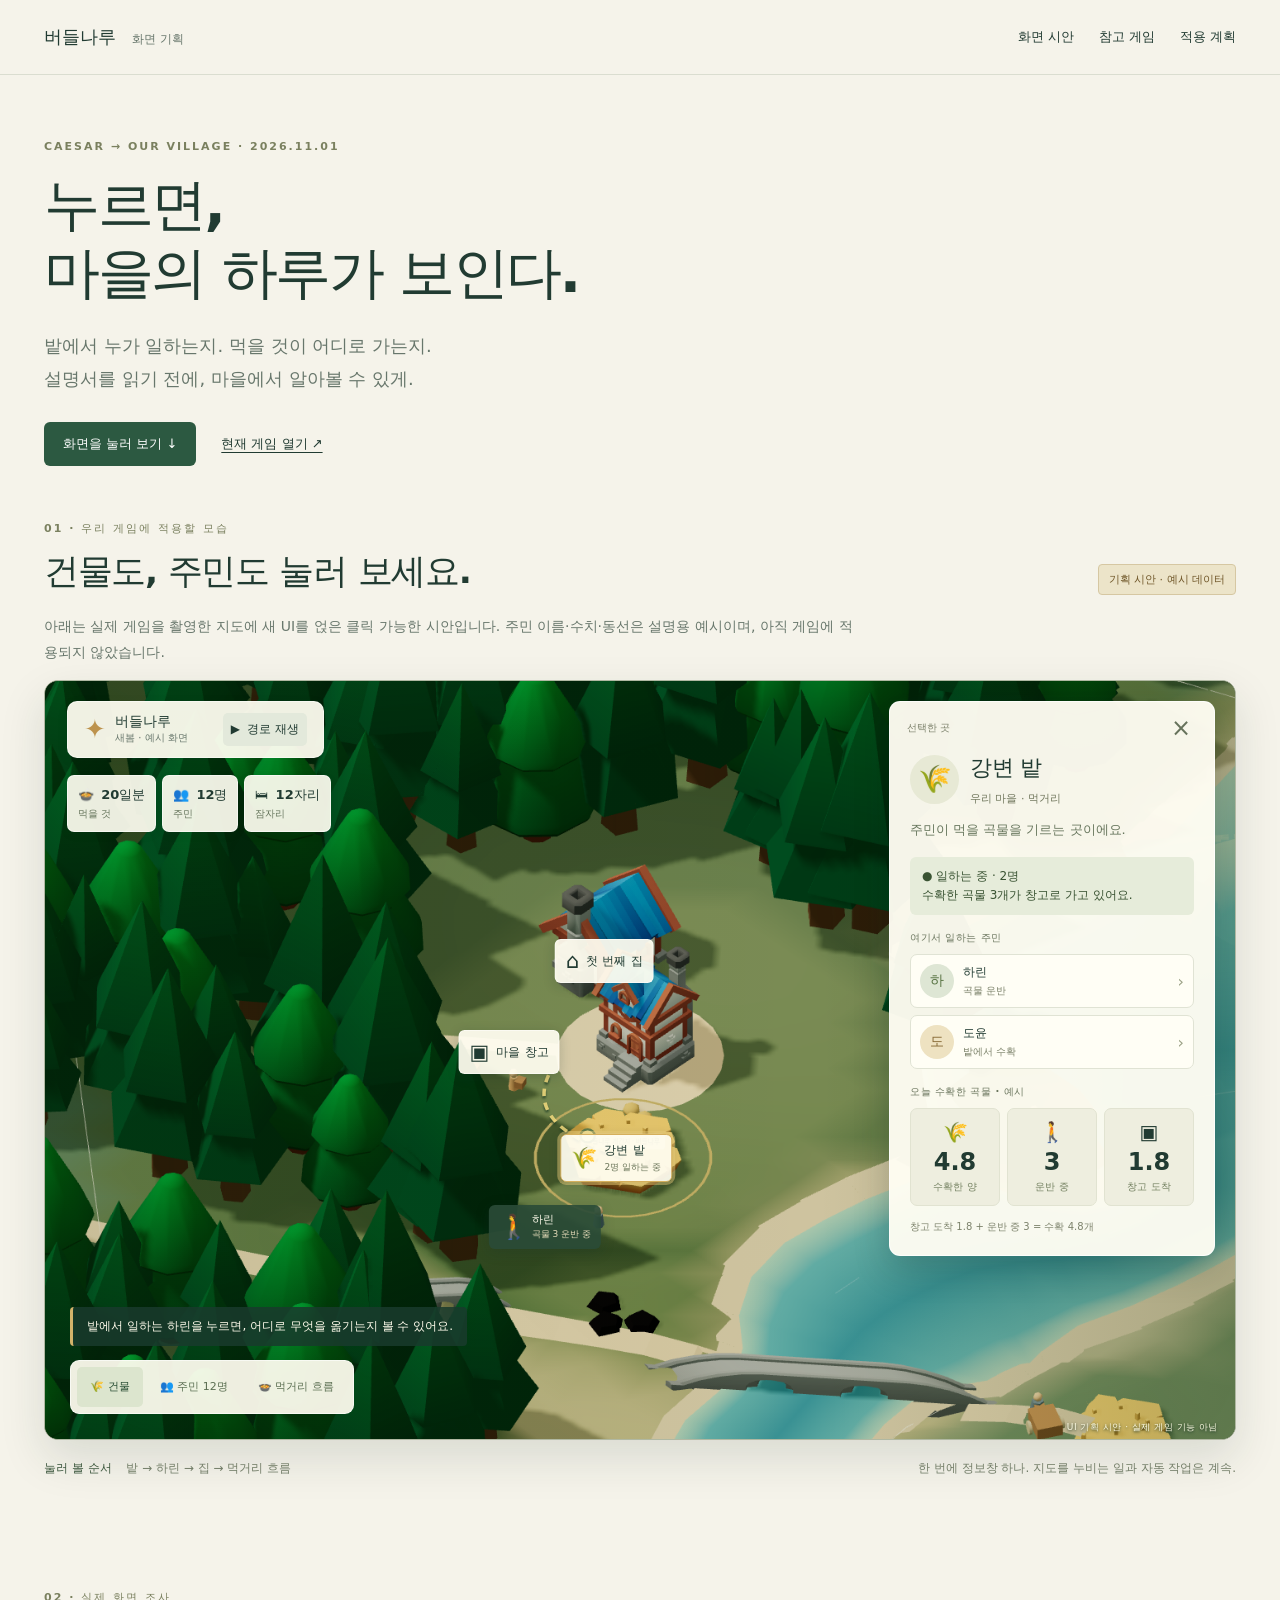
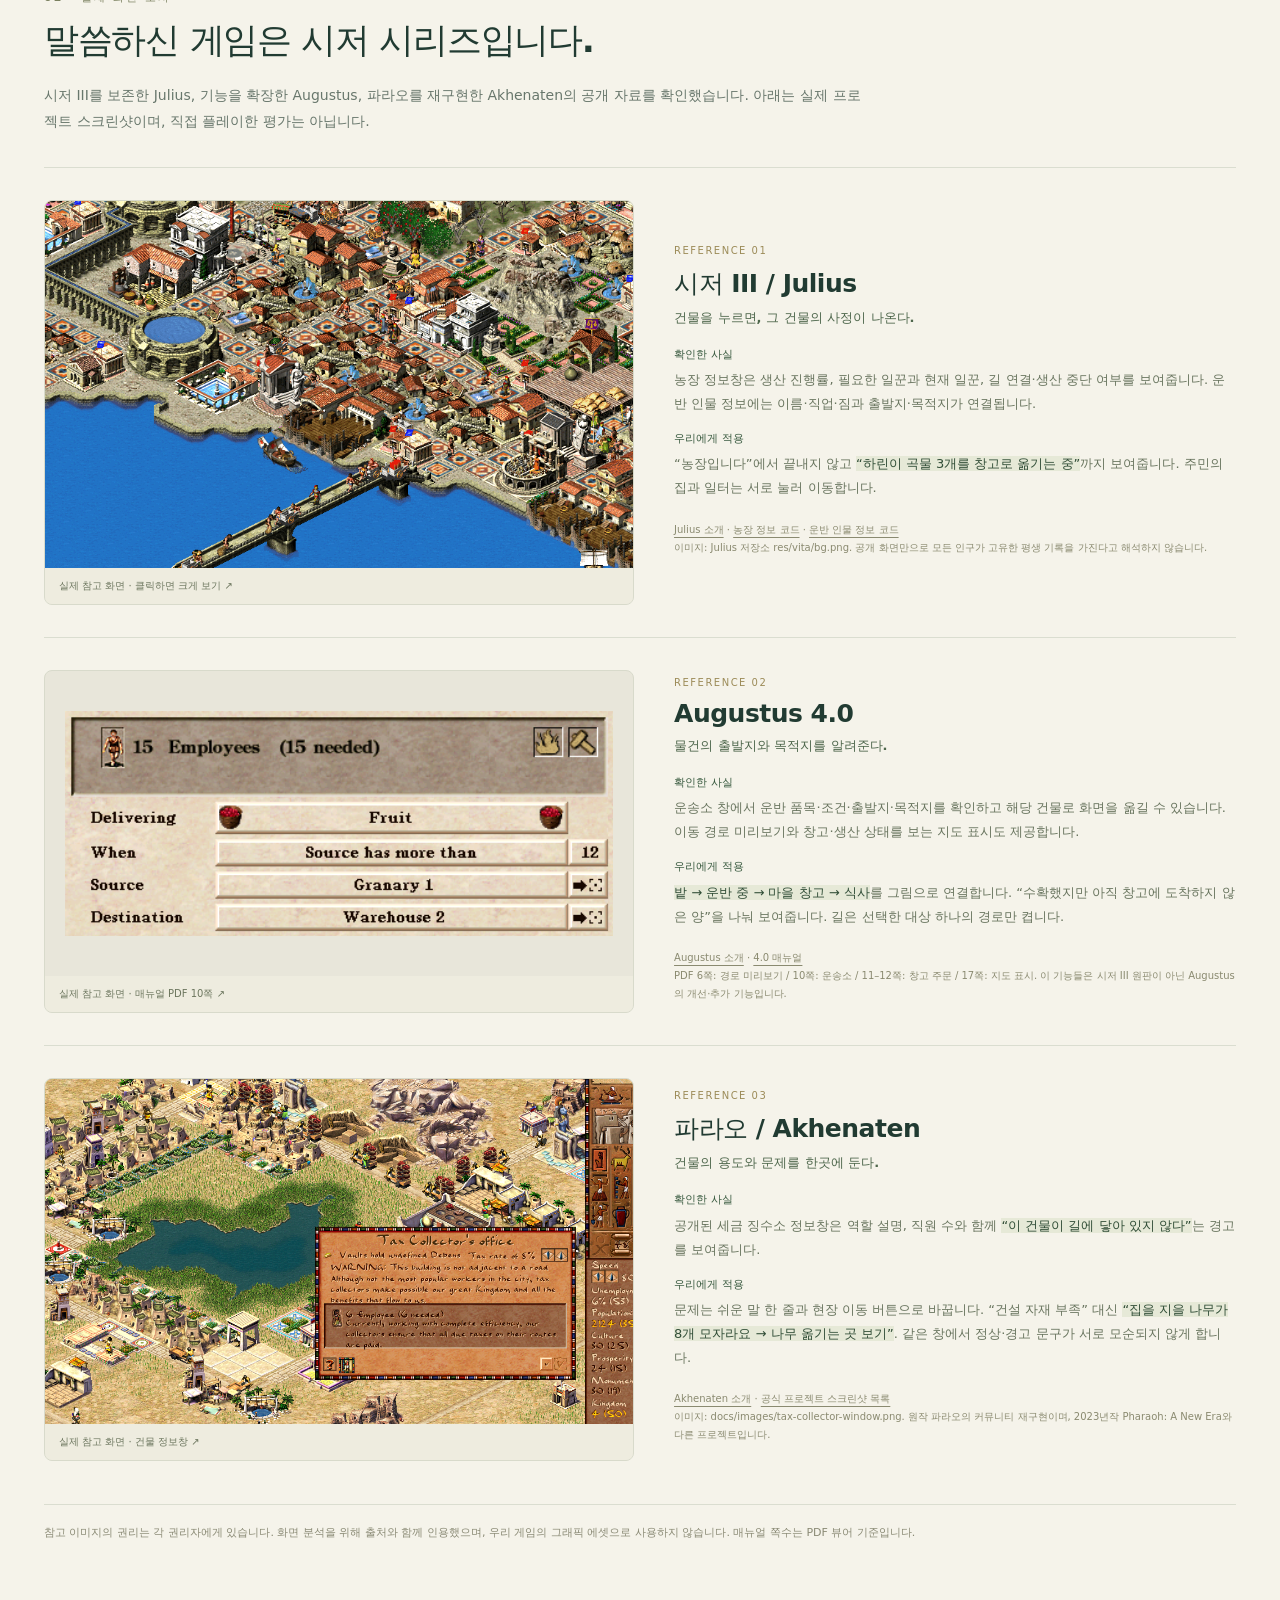
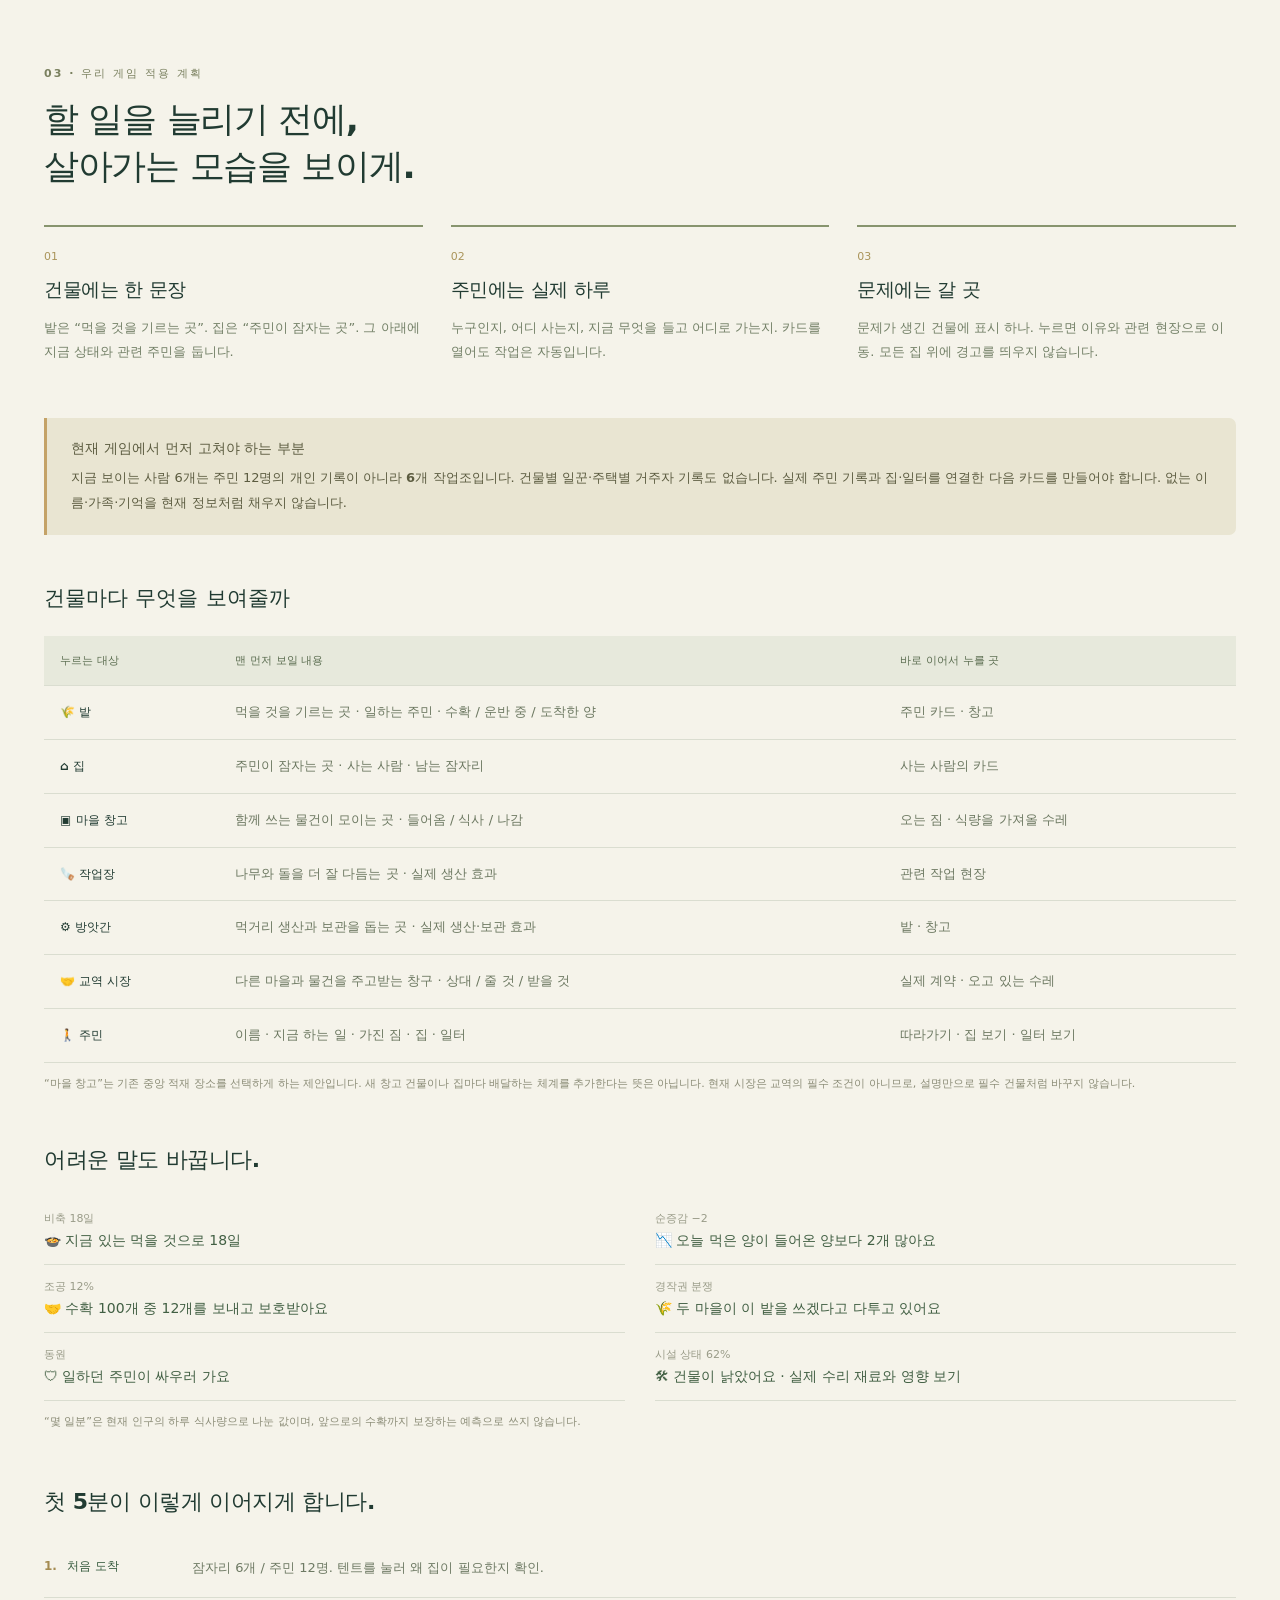
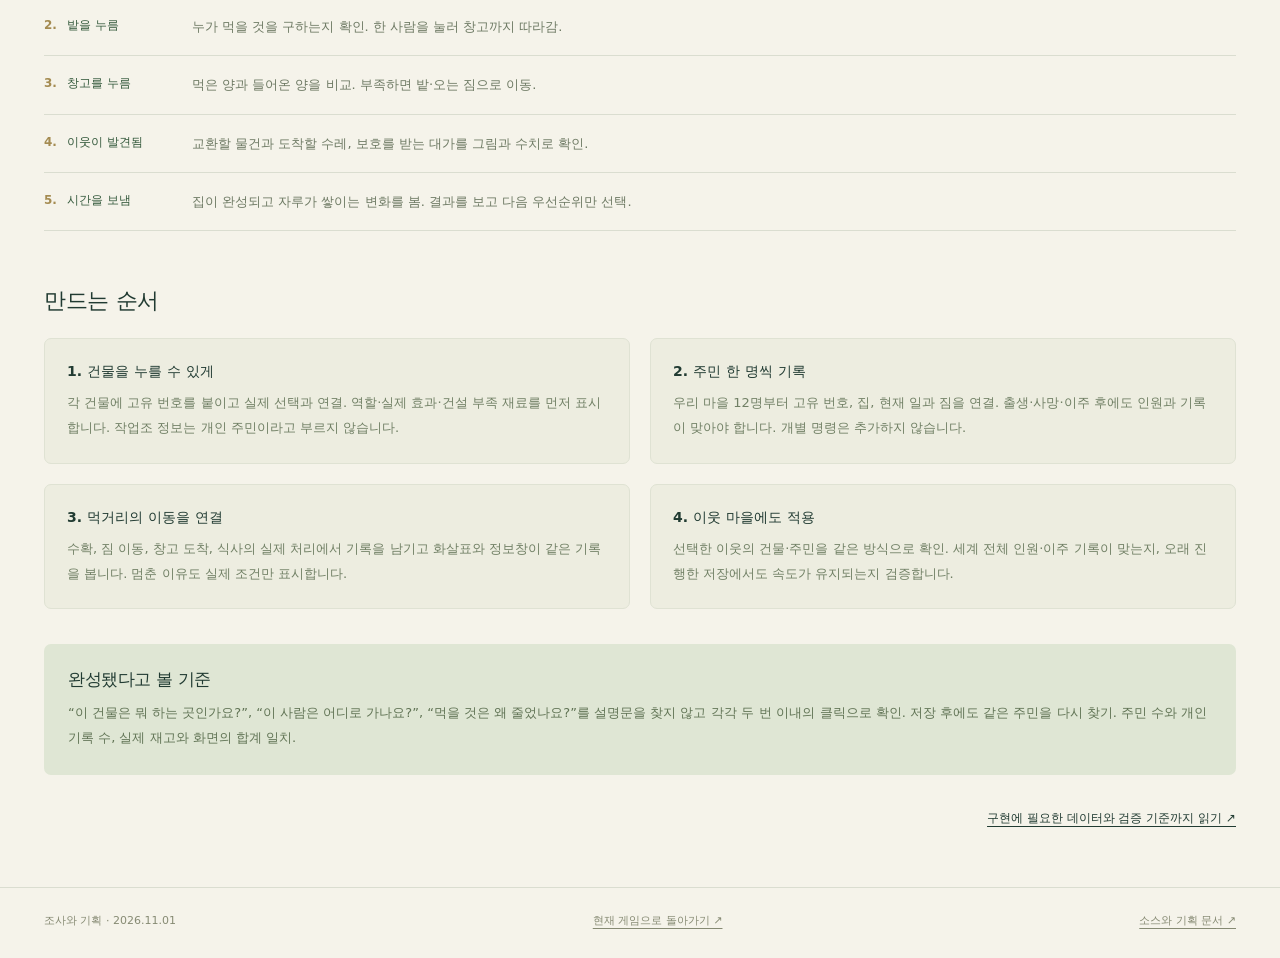
==== research/caesar-village/index.html @ d0b1bdad "Plan inspectable buildings and residents with Caesar research and UI mockups" ====
<!doctype html>
<html lang="ko">
<head>
  <meta charset="utf-8">
  <meta name="viewport" content="width=device-width,initial-scale=1">
  <title>누르면 보이는 마을 — 시저에서 배운 화면 기획</title>
  <meta name="description" content="시저와 파라오의 실제 화면을 참고한 건물 정보창, 주민 카드, 먹거리 흐름 기획. 눌러 볼 수 있는 예시 화면입니다.">
  <link rel="stylesheet" href="style.css">
</head>
<body>
<header class="site-header"><a class="wordmark" href="#">버들나루 <span>화면 기획</span></a><nav aria-label="문서"><a href="#prototype">화면 시안</a><a href="#references">참고 게임</a><a href="#plan">적용 계획</a></nav></header>
<main>
  <section class="intro wrap">
    <p class="eyebrow">CAESAR → OUR VILLAGE · 2026.11.01</p>
    <h1>누르면,<br>마을의 하루가 보인다.</h1>
    <p class="lead">밭에서 누가 일하는지. 먹을 것이 어디로 가는지.<br>설명서를 읽기 전에, 마을에서 알아볼 수 있게.</p>
    <div class="intro-links"><a class="link-button" href="#prototype">화면을 눌러 보기 ↓</a><a href="../../frontier.html">현재 게임 열기 ↗</a></div>
  </section>

  <section id="prototype" class="demo-section wrap" aria-labelledby="demo-title">
    <div class="section-heading"><div><p class="eyebrow">01 · 우리 게임에 적용할 모습</p><h2 id="demo-title">건물도, 주민도 눌러 보세요.</h2></div><span class="draft-badge">기획 시안 · 예시 데이터</span></div>
    <p class="demo-note">아래는 실제 게임을 촬영한 지도에 새 UI를 얹은 <strong>클릭 가능한 시안</strong>입니다. 주민 이름·수치·동선은 설명용 예시이며, 아직 게임에 적용되지 않았습니다.</p>
    <div class="game-frame" id="game-frame">
      <div class="world" aria-label="현재 게임에서 촬영한 마을 배경 위에 건물과 주민 선택 버튼을 배치한 시안">
        <img class="map-image" src="images/our-map.png" alt="첫겨울을 보낸 버들나루의 실제 지도. 숲과 강 사이에 밭과 파란 지붕의 건물이 있다.">
        <svg class="route" viewBox="0 0 1000 700" preserveAspectRatio="none" aria-hidden="true"><path d="M485 439 Q400 410 425 360"/><circle cx="456" cy="420" r="6"/></svg>
        <button class="map-point point-home" data-view="home"><span class="point-icon">⌂</span><span>첫 번째 집</span></button>
        <button class="map-point point-depot" data-view="depot"><span class="point-icon">▣</span><span>마을 창고</span></button>
        <button class="map-point point-farm" data-view="farm"><span class="point-icon">🌾</span><span>강변 밭 <small>2명 일하는 중</small></span></button>
        <button class="map-person" data-person="harin" aria-label="하린의 주민 카드 열기"><span>🚶</span><b>하린</b><small>곡물 3 운반 중</small></button>
        <div class="world-hint" id="world-hint" role="status">밭을 누르면 일하는 사람과 먹거리의 이동을 볼 수 있어요.</div>
      </div>
      <div class="game-top"><div><span class="village-mark">✦</span><strong>버들나루</strong><small>새봄 · 예시 화면</small></div><button id="demo-pause" aria-pressed="true" title="시안의 이동 표시 재생">▶ <span>경로 재생</span></button></div>
      <div class="village-vitals" aria-label="예시 마을 상황"><span>🍲 <strong>20일분</strong><small>먹을 것</small></span><span>👥 <strong>12명</strong><small>주민</small></span><span>🛏 <strong>12자리</strong><small>잠자리</small></span></div>
      <aside class="inspector" aria-label="선택한 건물 또는 주민 정보">
        <div class="inspector-top"><span>선택한 곳</span><button id="close-inspector" aria-label="정보창 닫기">×</button></div>
        <div id="card-content" aria-live="polite"></div>
      </aside>
      <button class="reopen" id="reopen" hidden>🌾 밭 살펴보기</button>
      <nav class="game-bottom" aria-label="시안의 화면 선택"><button data-view="farm" aria-pressed="true">🌾 건물</button><button data-view="people" aria-pressed="false">👥 주민 12명</button><button data-view="food" aria-pressed="false">🍲 먹거리 흐름</button></nav>
      <div class="demo-watermark">UI 기획 시안 · 실제 게임 기능 아님</div>
    </div>
    <div class="demo-caption"><p><b>눌러 볼 순서</b> 밭 → 하린 → 집 → 먹거리 흐름</p><p>한 번에 정보창 하나. 지도를 누비는 일과 자동 작업은 계속.</p></div>
    <noscript><p>클릭 시안에는 자바스크립트가 필요합니다. 아래 참고 스크린샷과 적용 계획은 그대로 읽을 수 있습니다.</p></noscript>
  </section>

  <section id="references" class="wrap references" aria-labelledby="references-title">
    <div class="section-heading"><div><p class="eyebrow">02 · 실제 화면 조사</p><h2 id="references-title">말씀하신 게임은 시저 시리즈입니다.</h2></div></div>
    <p class="section-intro">시저 III를 보존한 Julius, 기능을 확장한 Augustus, 파라오를 재구현한 Akhenaten의 공개 자료를 확인했습니다. 아래는 <strong>실제 프로젝트 스크린샷</strong>이며, 직접 플레이한 평가는 아닙니다.</p>
    <article class="reference-card" id="ref-julius">
      <a class="reference-image" href="images/julius-city.png" target="_blank" rel="noopener"><img src="images/julius-city.png" loading="lazy" alt="Julius 프로젝트가 공개한 시저 III 화면. 주택과 시장, 길과 강가에 작은 사람들이 보인다."><span>실제 참고 화면 · 클릭하면 크게 보기 ↗</span></a>
      <div class="reference-copy"><span class="reference-number">REFERENCE 01</span><h3>시저 III / Julius</h3><p class="reference-sub">건물을 누르면, 그 건물의 사정이 나온다.</p><p><b>확인한 사실</b> 농장 정보창은 생산 진행률, 필요한 일꾼과 현재 일꾼, 길 연결·생산 중단 여부를 보여줍니다. 운반 인물 정보에는 이름·직업·짐과 출발지·목적지가 연결됩니다.</p><p><b>우리에게 적용</b> “농장입니다”에서 끝내지 않고 <em>“하린이 곡물 3개를 창고로 옮기는 중”</em>까지 보여줍니다. 주민의 집과 일터는 서로 눌러 이동합니다.</p><p class="source"><a href="https://github.com/bvschaik/julius">Julius 소개</a> · <a href="https://github.com/bvschaik/julius/blob/34d1ecd54befb845c0139b371fa8a0438210dac1/src/window/building/industry.c#L15-L53">농장 정보 코드</a> · <a href="https://github.com/bvschaik/julius/blob/34d1ecd54befb845c0139b371fa8a0438210dac1/src/window/building/figures.c#L227-L279">운반 인물 정보 코드</a><br>이미지: Julius 저장소 res/vita/bg.png. 공개 화면만으로 모든 인구가 고유한 평생 기록을 가진다고 해석하지 않습니다.</p></div>
    </article>
    <article class="reference-card reverse" id="ref-augustus">
      <a class="reference-image compact-image" href="images/augustus-cart-depot.png" target="_blank" rel="noopener"><img src="images/augustus-cart-depot.png" loading="lazy" alt="Augustus 4.0 운송소 정보창. 직원 15명과 필요 인원 15명, 운반 과일, 출발 창고와 도착 창고가 표시되어 있다."><span>실제 참고 화면 · 매뉴얼 PDF 10쪽 ↗</span></a>
      <div class="reference-copy"><span class="reference-number">REFERENCE 02</span><h3>Augustus 4.0</h3><p class="reference-sub">물건의 출발지와 목적지를 알려준다.</p><p><b>확인한 사실</b> 운송소 창에서 운반 품목·조건·출발지·목적지를 확인하고 해당 건물로 화면을 옮길 수 있습니다. 이동 경로 미리보기와 창고·생산 상태를 보는 지도 표시도 제공합니다.</p><p><b>우리에게 적용</b> <em>밭 → 운반 중 → 마을 창고 → 식사</em>를 그림으로 연결합니다. “수확했지만 아직 창고에 도착하지 않은 양”을 나눠 보여줍니다. 길은 선택한 대상 하나의 경로만 켭니다.</p><p class="source"><a href="https://github.com/Keriew/augustus">Augustus 소개</a> · <a href="https://github.com/Keriew/augustus/blob/c0b2a5aefcd8f12331aad028002f101bf8c22417/res/manual/augustus_manual_en_4_0.pdf">4.0 매뉴얼</a><br>PDF 6쪽: 경로 미리보기 / 10쪽: 운송소 / 11–12쪽: 창고 주문 / 17쪽: 지도 표시. 이 기능들은 시저 III 원판이 아닌 Augustus의 개선·추가 기능입니다.</p></div>
    </article>
    <article class="reference-card" id="ref-pharaoh">
      <a class="reference-image" href="images/pharaoh-building-info.png" target="_blank" rel="noopener"><img src="images/pharaoh-building-info.png" loading="lazy" alt="Akhenaten의 파라오 세금 징수소 정보창. 건물이 길에 닿지 않았다는 경고, 직원 6명과 필요 인원 6명이 보인다."><span>실제 참고 화면 · 건물 정보창 ↗</span></a>
      <div class="reference-copy"><span class="reference-number">REFERENCE 03</span><h3>파라오 / Akhenaten</h3><p class="reference-sub">건물의 용도와 문제를 한곳에 둔다.</p><p><b>확인한 사실</b> 공개된 세금 징수소 정보창은 역할 설명, 직원 수와 함께 <em>“이 건물이 길에 닿아 있지 않다”</em>는 경고를 보여줍니다.</p><p><b>우리에게 적용</b> 문제는 쉬운 말 한 줄과 현장 이동 버튼으로 바꿉니다. “건설 자재 부족” 대신 <em>“집을 지을 나무가 8개 모자라요 → 나무 옮기는 곳 보기”</em>. 같은 창에서 정상·경고 문구가 서로 모순되지 않게 합니다.</p><p class="source"><a href="https://github.com/dalerank/Akhenaten">Akhenaten 소개</a> · <a href="https://github.com/dalerank/Akhenaten/blob/0e5ea57f84819106b19e378039b3bf903966c4cf/docs/screenshots.html">공식 프로젝트 스크린샷 목록</a><br>이미지: docs/images/tax-collector-window.png. 원작 파라오의 커뮤니티 재구현이며, 2023년작 Pharaoh: A New Era와 다른 프로젝트입니다.</p></div>
    </article>
    <p class="rights">참고 이미지의 권리는 각 권리자에게 있습니다. 화면 분석을 위해 출처와 함께 인용했으며, 우리 게임의 그래픽 에셋으로 사용하지 않습니다. 매뉴얼 쪽수는 PDF 뷰어 기준입니다.</p>
  </section>

  <section id="plan" class="wrap plan" aria-labelledby="plan-title">
    <p class="eyebrow">03 · 우리 게임 적용 계획</p><h2 id="plan-title">할 일을 늘리기 전에,<br>살아가는 모습을 보이게.</h2>
    <div class="principles"><article><span>01</span><h3>건물에는 한 문장</h3><p>밭은 “먹을 것을 기르는 곳”. 집은 “주민이 잠자는 곳”. 그 아래에 지금 상태와 관련 주민을 둡니다.</p></article><article><span>02</span><h3>주민에는 실제 하루</h3><p>누구인지, 어디 사는지, 지금 무엇을 들고 어디로 가는지. 카드를 열어도 작업은 자동입니다.</p></article><article><span>03</span><h3>문제에는 갈 곳</h3><p>문제가 생긴 건물에 표시 하나. 누르면 이유와 관련 현장으로 이동. 모든 집 위에 경고를 띄우지 않습니다.</p></article></div>
    <div class="truth-note"><strong>현재 게임에서 먼저 고쳐야 하는 부분</strong><p>지금 보이는 사람 6개는 주민 12명의 개인 기록이 아니라 <b>6개 작업조</b>입니다. 건물별 일꾼·주택별 거주자 기록도 없습니다. 실제 주민 기록과 집·일터를 연결한 다음 카드를 만들어야 합니다. 없는 이름·가족·기억을 현재 정보처럼 채우지 않습니다.</p></div>
    <div class="plan-table"><table><caption>건물마다 무엇을 보여줄까</caption><thead><tr><th>누르는 대상</th><th>맨 먼저 보일 내용</th><th>바로 이어서 누를 곳</th></tr></thead><tbody>
      <tr><th>🌾 밭</th><td>먹을 것을 기르는 곳 · 일하는 주민 · 수확 / 운반 중 / 도착한 양</td><td>주민 카드 · 창고</td></tr>
      <tr><th>⌂ 집</th><td>주민이 잠자는 곳 · 사는 사람 · 남는 잠자리</td><td>사는 사람의 카드</td></tr>
      <tr><th>▣ 마을 창고</th><td>함께 쓰는 물건이 모이는 곳 · 들어옴 / 식사 / 나감</td><td>오는 짐 · 식량을 가져올 수레</td></tr>
      <tr><th>🪚 작업장</th><td>나무와 돌을 더 잘 다듬는 곳 · 실제 생산 효과</td><td>관련 작업 현장</td></tr>
      <tr><th>⚙ 방앗간</th><td>먹거리 생산과 보관을 돕는 곳 · 실제 생산·보관 효과</td><td>밭 · 창고</td></tr>
      <tr><th>🤝 교역 시장</th><td>다른 마을과 물건을 주고받는 창구 · 상대 / 줄 것 / 받을 것</td><td>실제 계약 · 오고 있는 수레</td></tr>
      <tr><th>🚶 주민</th><td>이름 · 지금 하는 일 · 가진 짐 · 집 · 일터</td><td>따라가기 · 집 보기 · 일터 보기</td></tr>
    </tbody></table></div>
    <p class="fine-print">“마을 창고”는 기존 중앙 적재 장소를 선택하게 하는 제안입니다. 새 창고 건물이나 집마다 배달하는 체계를 추가한다는 뜻은 아닙니다. 현재 시장은 교역의 필수 조건이 아니므로, 설명만으로 필수 건물처럼 바꾸지 않습니다.</p>
    <div class="language-board"><h3>어려운 말도 바꿉니다.</h3><dl><div><dt>비축 18일</dt><dd>🍲 지금 있는 먹을 것으로 18일</dd></div><div><dt>순증감 −2</dt><dd>📉 오늘 먹은 양이 들어온 양보다 2개 많아요</dd></div><div><dt>조공 12%</dt><dd>🤝 수확 100개 중 12개를 보내고 보호받아요</dd></div><div><dt>경작권 분쟁</dt><dd>🌾 두 마을이 이 밭을 쓰겠다고 다투고 있어요</dd></div><div><dt>동원</dt><dd>🛡 일하던 주민이 싸우러 가요</dd></div><div><dt>시설 상태 62%</dt><dd>🛠 건물이 낡았어요 · 실제 수리 재료와 영향 보기</dd></div></dl><p class="fine-print">“몇 일분”은 현재 인구의 하루 식사량으로 나눈 값이며, 앞으로의 수확까지 보장하는 예측으로 쓰지 않습니다.</p></div>
    <h3 class="subheading">첫 5분이 이렇게 이어지게 합니다.</h3>
    <ol class="first-minutes"><li><b>처음 도착</b><span>잠자리 6개 / 주민 12명. 텐트를 눌러 왜 집이 필요한지 확인.</span></li><li><b>밭을 누름</b><span>누가 먹을 것을 구하는지 확인. 한 사람을 눌러 창고까지 따라감.</span></li><li><b>창고를 누름</b><span>먹은 양과 들어온 양을 비교. 부족하면 밭·오는 짐으로 이동.</span></li><li><b>이웃이 발견됨</b><span>교환할 물건과 도착할 수레, 보호를 받는 대가를 그림과 수치로 확인.</span></li><li><b>시간을 보냄</b><span>집이 완성되고 자루가 쌓이는 변화를 봄. 결과를 보고 다음 우선순위만 선택.</span></li></ol>
    <h3 class="subheading">만드는 순서</h3>
    <ol class="implementation"><li><b>1. 건물을 누를 수 있게</b><p>각 건물에 고유 번호를 붙이고 실제 선택과 연결. 역할·실제 효과·건설 부족 재료를 먼저 표시합니다. 작업조 정보는 개인 주민이라고 부르지 않습니다.</p></li><li><b>2. 주민 한 명씩 기록</b><p>우리 마을 12명부터 고유 번호, 집, 현재 일과 짐을 연결. 출생·사망·이주 후에도 인원과 기록이 맞아야 합니다. 개별 명령은 추가하지 않습니다.</p></li><li><b>3. 먹거리의 이동을 연결</b><p>수확, 짐 이동, 창고 도착, 식사의 실제 처리에서 기록을 남기고 화살표와 정보창이 같은 기록을 봅니다. 멈춘 이유도 실제 조건만 표시합니다.</p></li><li><b>4. 이웃 마을에도 적용</b><p>선택한 이웃의 건물·주민을 같은 방식으로 확인. 세계 전체 인원·이주 기록이 맞는지, 오래 진행한 저장에서도 속도가 유지되는지 검증합니다.</p></li></ol>
    <div class="done-definition"><h3>완성됐다고 볼 기준</h3><p>“이 건물은 뭐 하는 곳인가요?”, “이 사람은 어디로 가나요?”, “먹을 것은 왜 줄었나요?”를 설명문을 찾지 않고 <b>각각 두 번 이내의 클릭</b>으로 확인. 저장 후에도 같은 주민을 다시 찾기. 주민 수와 개인 기록 수, 실제 재고와 화면의 합계 일치.</p></div>
    <p class="doc-link"><a href="https://github.com/kkhkkh20-bit/everworld-game/blob/main/docs/caesar-inspection-plan.md">구현에 필요한 데이터와 검증 기준까지 읽기 ↗</a></p>
  </section>
</main>
<footer class="wrap"><span>조사와 기획 · 2026.11.01</span><a href="../../frontier.html">현재 게임으로 돌아가기 ↗</a><a href="https://github.com/kkhkkh20-bit/everworld-game">소스와 기획 문서 ↗</a></footer>
<script src="prototype.js"></script>
</body>
</html>
---- research/caesar-village/style.css ----
:root{--ink:#213b32;--muted:#68776c;--paper:#f5f3ea;--line:#daddd0;--green:#2c5941;--gold:#bd934d;--white:#fffef8;font-family:system-ui,-apple-system,"Noto Sans KR","Malgun Gothic",sans-serif;color:var(--ink);background:var(--paper);font-synthesis:none;scroll-behavior:smooth}*{box-sizing:border-box}body{margin:0}a{color:inherit;text-underline-offset:4px}button{font:inherit;cursor:pointer}button,a{-webkit-tap-highlight-color:transparent}button:focus-visible,a:focus-visible{outline:3px solid #bc8337;outline-offset:4px}button:disabled{cursor:default}button[hidden],[hidden]{display:none!important}.wrap{max-width:1280px;margin:auto;padding-left:44px;padding-right:44px}.site-header{max-width:1280px;margin:auto;padding:25px 44px;display:flex;align-items:center;justify-content:space-between;gap:20px;border-bottom:1px solid var(--line)}.wordmark{text-decoration:none;font-size:18px;font-weight:800}.wordmark span{font-size:12px;margin-left:10px;color:var(--muted);font-weight:500}nav{display:flex;gap:25px}.site-header nav a{text-decoration:none;font-size:13px}.intro{padding-top:65px;padding-bottom:55px}.eyebrow{font-size:11px;letter-spacing:2px;font-weight:700;color:#7a805f;margin:0 0 18px}h1{font-size:clamp(34px,4.4vw,62px);line-height:1.2;letter-spacing:-2.5px;margin:0 0 24px;font-weight:800}h2{font-size:clamp(25px,2.7vw,36px);line-height:1.35;letter-spacing:-1.3px;margin:0}h3{letter-spacing:-.5px}.lead{font-size:18px;line-height:1.8;color:var(--muted);margin:0}.intro-links{display:flex;gap:25px;align-items:center;margin-top:27px;font-size:13px}.link-button{background:var(--green);color:white;border-radius:6px;padding:13px 19px;text-decoration:none}.section-heading{display:flex;justify-content:space-between;align-items:end;gap:20px;margin-bottom:18px}.section-heading .eyebrow{margin-bottom:12px}.draft-badge{font-size:11px;white-space:nowrap;padding:7px 10px;background:#ece4c9;color:#705729;border:1px solid #d6c7a2;border-radius:4px}.demo-note,.section-intro{font-size:14px;color:var(--muted);line-height:1.9;max-width:820px}.game-frame{height:760px;position:relative;isolation:isolate;overflow:hidden;border-radius:14px;border:1px solid #b0b8a2;box-shadow:0 18px 45px #19322620;background:#34472d}.world{position:absolute;inset:0}.map-image{width:100%;height:100%;object-fit:cover;object-position:center 54%}.world:after{position:absolute;inset:0;content:"";background:linear-gradient(90deg,#102d0610,transparent 65%,#132d0730);pointer-events:none}.game-top{position:absolute;left:22px;top:20px;display:flex;align-items:center;gap:35px;background:#fdfcf0f2;border:1px solid #ffffff80;box-shadow:0 3px 12px #172c2212;padding:11px 16px;border-radius:10px}.game-top>div{display:grid;grid-template-columns:25px auto;gap:0 6px}.village-mark{grid-row:span 2;color:var(--gold);align-self:center;font-size:26px}.game-top strong{font-size:14px}.game-top small{font-size:10px;color:var(--muted)}.game-top button{border:0;border-radius:5px;background:#e3e9db;color:var(--ink);padding:8px;font-size:12px}.game-top button span{margin-left:3px}.village-vitals{position:absolute;top:94px;left:22px;display:flex;gap:6px}.village-vitals>span{font-size:13px;background:#fbfbeeef;padding:10px;border-radius:7px;border:1px solid #ffffff90;box-shadow:0 3px 10px #182c1810}.village-vitals strong{margin-left:3px;font-size:13px}.village-vitals small{display:block;font-size:10px;margin-top:3px;color:#66755c}.map-point{position:absolute;z-index:1;display:flex;align-items:center;gap:7px;color:var(--ink);border:1px solid #fff8;background:#fffdf0ee;border-radius:6px;padding:7px 10px;box-shadow:0 3px 12px #122c2a35;transform:translate(-50%,-50%);font-size:12px;font-weight:750;text-align:left;min-height:44px}.point-icon{font-size:21px;font-weight:400}.map-point small{display:block;font-size:9px;font-weight:500;color:#6b765a;margin-top:2px}.map-point:hover,.map-point.selected{border-color:#d5af5c;box-shadow:0 0 0 3px #e8c97877,0 3px 12px #122c2a35}.point-home{left:47%;top:37%}.point-depot{left:39%;top:49%}.point-farm{left:48%;top:63%}.map-person{position:absolute;z-index:1;left:42%;top:72%;display:grid;grid-template-columns:28px auto;column-gap:5px;transform:translate(-50%,-50%);border:0;background:#2a4b38e8;color:#fffcec;border-radius:6px;padding:7px 10px;text-align:left;min-height:44px;box-shadow:0 3px 14px #122c2a35}.map-person>span{grid-row:span 2;font-size:24px;align-self:center}.map-person b{font-size:11px}.map-person small{font-size:9px;color:#e5dbb9}.world-hint{position:absolute;left:25px;bottom:93px;max-width:440px;background:#193a2ddc;color:#fffcec;padding:10px 14px;border-left:3px solid #d3b36a;border-radius:4px;font-size:12px;line-height:1.6;z-index:1}.route{position:absolute;inset:0;width:100%;height:100%;pointer-events:none;opacity:.85}.route path{stroke:#f5dc7f;stroke-width:3;stroke-dasharray:7 6;fill:none;filter:drop-shadow(0 2px 1px #203e24)}.route circle{fill:#fff5ad;stroke:#52754b;stroke-width:2}.playing .route path{animation:travel 3s linear infinite}@keyframes travel{to{stroke-dashoffset:-78}}.inspector{position:absolute;top:20px;right:20px;width:326px;max-height:calc(100% - 106px);overflow:auto;background:#fffdf3f5;border:1px solid #ffffffc0;border-radius:11px;box-shadow:0 12px 35px #0b231f35;z-index:3;scrollbar-width:thin}.inspector-top{display:flex;justify-content:space-between;align-items:center;padding:10px 17px 0;color:#7b806a;font-size:10px}.inspector-top button{border:0;background:transparent;color:#66725b;font-size:24px;line-height:1;width:32px;height:32px}.card-heading{display:flex;gap:11px;align-items:center;padding:9px 20px 13px}.card-icon{width:49px;height:49px;border-radius:50%;background:#e7e9d5;display:grid;place-items:center;font-size:27px;flex-shrink:0}.card-heading h3{font-size:22px;margin:0 0 4px}.card-heading small{font-size:11px;color:#71775d}.card-body{padding:0 20px 20px}.purpose{font-size:13px;margin:0 0 16px;line-height:1.7;color:#68775e}.status-strip{font-size:12px;background:#e6ecda;border-radius:6px;padding:10px 12px;margin:0 0 15px;color:#395332;line-height:1.6}.status-strip.warning{background:#f4e5ba;color:#785924}.section-label{display:block;margin:16px 0 9px;color:#6b765e;font-size:10px;font-weight:700;letter-spacing:.5px}.person-list{display:grid;gap:7px}.person-row{border:1px solid #e0e3d4;background:#fffef5;border-radius:7px;padding:9px;display:flex;align-items:center;gap:9px;text-align:left;color:var(--ink);width:100%}.avatar{display:grid;place-items:center;flex-shrink:0;width:34px;height:34px;border-radius:50%;background:#dee6d4;font-size:14px;font-weight:750;color:#54703f}.avatar.gold{background:#eee2c1;color:#886b37}.person-row strong{display:block;font-size:12px}.person-row small{display:block;color:#7a8068;font-size:10px;margin-top:3px}.person-row .arrow{margin-left:auto;color:#9aa084}.quantity-row{display:flex;justify-content:space-between;gap:12px;align-items:center;padding:7px 0;font-size:12px}.quantity-row b{font-size:13px;font-weight:650}.quantity-row small{font-size:10px;color:#758067}.split-bar{display:flex;height:7px;background:#d8dfcf;border-radius:4px;overflow:hidden;margin:7px 0}.split-bar i:first-child{background:#5f8b5b;width:37.5%}.split-bar i:last-child{background:#d2ad56;width:62.5%}.tiny-legend{font-size:9px;color:#82866b;margin:7px 0 12px}.action-button{display:block;width:100%;min-height:40px;background:#34573b;border:0;border-radius:6px;color:#fffbed;text-align:center;font-size:12px;padding:10px 8px;margin-top:13px}.secondary-button{background:transparent;color:#4d6648;border:1px solid #c5d0bc}.detail-pair{display:flex;justify-content:space-between;padding:10px 0;border-bottom:1px solid #e4e5d8;font-size:12px;gap:10px}.detail-pair span{color:#737f68}.detail-pair button{font-size:12px;border:0;padding:0;background:none;color:#3b6445;text-decoration:underline;text-underline-offset:3px}.path-card{display:flex;align-items:center;justify-content:space-between;margin:12px 0;padding:15px 8px;background:#eeeedf;border-radius:6px;text-align:center;gap:5px}.path-card>span{font-size:17px;color:#ac9560}.path-card button{background:none;border:0;font-size:11px;color:#4c6649;line-height:1.7;padding:0}.path-card button b{font-size:24px;display:block;font-weight:400}.food-steps{display:grid;gap:4px}.food-steps>span{align-self:center;justify-self:center;color:#bd9a51;font-size:19px}.food-step{border:1px solid #dfe3d3;display:flex;align-items:center;gap:10px;background:#fffef5;border-radius:6px;padding:9px;color:var(--ink);text-align:left;width:100%}.food-step .food-icon{font-size:26px}.food-step strong{display:block;font-size:12px}.food-step small{display:block;font-size:10px;color:#758067;margin-top:3px}.food-step em{margin-left:auto;font-size:11px;font-style:normal;font-weight:700;white-space:nowrap}.residents-grid{display:grid;grid-template-columns:1fr 1fr;gap:7px}.resident-tile{border:1px solid #dfe3d3;background:#fffef5;display:flex;align-items:center;gap:6px;padding:7px;border-radius:6px;color:var(--ink);text-align:left;min-width:0}.resident-tile .avatar{width:28px;height:28px;font-size:12px}.resident-tile b{display:block;font-size:11px}.resident-tile small{font-size:9px;display:block;line-height:1.5;color:#768167}.resident-summary{font-size:11px;color:#738064;line-height:1.6}.bed-slots{display:flex;gap:8px;margin:12px 0;font-size:21px}.card-footnote{font-size:10px;color:#7c826b;line-height:1.7;margin:12px 0 0}.game-bottom{position:absolute;bottom:25px;left:25px;gap:4px;background:#fffdf0ee;border:1px solid #ffffffa0;padding:6px;border-radius:9px;z-index:4}.game-bottom button{font-size:11px;color:#5a6e51;background:none;border:0;border-radius:5px;padding:10px 13px;min-height:40px}.game-bottom button[aria-pressed=true]{background:#dce5ce;color:#294e34;font-weight:700}.demo-watermark{position:absolute;bottom:5px;right:17px;font-size:9px;color:#fffde5;letter-spacing:.5px;text-shadow:0 1px 3px #162e1f}.reopen{position:absolute;right:20px;top:20px;border:1px solid #fff6;border-radius:7px;background:#fffcefef;color:var(--ink);padding:14px}.demo-caption{display:flex;justify-content:space-between;gap:20px;font-size:12px;color:#78826c;line-height:1.6;margin:7px 0 0}.demo-caption b{color:#405b41;margin-right:10px}.references{padding-top:100px}.section-intro{margin-bottom:32px}.reference-card{border-top:1px solid var(--line);padding:32px 0;display:grid;grid-template-columns:1.05fr 1fr;gap:40px;align-items:center}.reference-image{display:block;background:#e8e6da;border:1px solid #d8dacb;border-radius:8px;overflow:hidden;text-decoration:none}.reference-image img{width:100%;display:block;height:auto;max-height:390px;object-fit:contain;background:#e8e6da}.reference-image span{display:block;padding:11px 14px;font-size:10px;color:#6c765e;background:#eeecdf}.compact-image{padding-top:40px}.compact-image img{padding:0 20px 40px;image-rendering:auto}.reference-number{font-size:10px;letter-spacing:1.5px;color:#9c8b58}.reference-copy h3{font-size:25px;margin:9px 0 6px}.reference-sub{font-size:15px;font-weight:650;margin:0 0 15px!important;color:#4e674c!important}.reference-copy p{font-size:13px;line-height:1.85;color:#69755f}.reference-copy p b{color:#36583d;display:block;font-size:11px;margin-bottom:3px}.reference-copy em{font-style:normal;color:#314e37;background:#e6e9d7}.reference-copy .source{font-size:10px;line-height:1.8;color:#8a8a70;margin-top:20px}.rights{font-size:11px;line-height:1.8;color:#8a8a75;border-top:1px solid var(--line);padding:18px 0}.plan{padding-top:95px}.plan>.eyebrow{margin-bottom:15px}.principles{display:grid;grid-template-columns:repeat(3,1fr);gap:28px;margin:35px 0}.principles article{border-top:2px solid #87946e;padding:18px 0 5px}.principles article>span{font-size:11px;color:#aa945a}.principles h3{font-size:19px;margin:13px 0}.principles p{font-size:13px;line-height:1.9;color:#738067}.truth-note{background:#e9e5d2;border-left:3px solid #c4a267;padding:20px 24px;border-radius:0 7px 7px 0;margin:35px 0;color:#5c5c40}.truth-note strong{font-size:14px}.truth-note p{font-size:13px;line-height:1.9;margin:8px 0 0}.plan-table{overflow:auto;margin-top:45px}table{border-collapse:collapse;width:100%;font-size:13px;text-align:left;line-height:1.75}caption{text-align:left;font-size:21px;font-weight:700;margin-bottom:19px}th,td{padding:15px 16px;border-bottom:1px solid var(--line)}thead{background:#e7e9dc;color:#5b6d50;font-size:11px}tbody th{white-space:nowrap;font-size:12px}td{color:#6c7861}.fine-print{font-size:11px;color:#8b8c77;line-height:1.9}.language-board{margin-top:50px}.language-board h3,.subheading{font-size:22px}.language-board dl{margin:0;display:grid;grid-template-columns:1fr 1fr;gap:0 30px}.language-board dl>div{padding:14px 0;border-bottom:1px solid var(--line)}dt{font-size:11px;color:#999b88;margin-bottom:6px}dd{font-size:14px;margin:0;color:#415f43}.subheading{margin-top:55px}.first-minutes{list-style:none;padding:0;counter-reset:minutes;display:grid;gap:0}.first-minutes li{display:grid;grid-template-columns:130px 1fr;gap:18px;padding:17px 0;border-bottom:1px solid var(--line);counter-increment:minutes;font-size:13px;color:#6e7a64;line-height:1.8}.first-minutes b{color:#355a3d;font-size:12px}.first-minutes b:before{content:counter(minutes) ". ";color:#a48b51;margin-right:6px}.implementation{padding:0;list-style:none;display:grid;grid-template-columns:1fr 1fr;gap:20px;margin-top:20px}.implementation li{padding:22px;background:#edede0;border:1px solid #dfe2d3;border-radius:7px}.implementation b{font-size:14px}.implementation p{font-size:13px;line-height:1.9;color:#718065;margin:10px 0 0}.done-definition{margin:35px 0;background:#dfe6d4;padding:24px;border-radius:7px}.done-definition h3{font-size:17px;margin:0 0 10px}.done-definition p{font-size:13px;color:#617455;line-height:1.9;margin:0}.doc-link{font-size:12px;text-align:right;margin:25px 0 60px}footer{display:flex;justify-content:space-between;gap:20px;border-top:1px solid var(--line);padding-top:25px!important;padding-bottom:30px!important;font-size:11px;color:#868a73}
@media(max-width:900px){.wrap{padding-left:25px;padding-right:25px}.site-header{padding:20px 25px}.game-frame{height:730px}.inspector{width:292px;right:14px;top:14px}.card-body{padding:0 16px 16px}.card-heading{padding-left:16px;padding-right:16px}.point-farm{left:36%}.point-home{left:34%}.point-depot{left:22%}.map-person{left:29%}.world-hint{max-width:calc(100% - 345px);font-size:11px}.village-vitals{gap:4px}.village-vitals>span{padding:7px}.village-vitals strong{font-size:11px}.reference-card{gap:25px}.demo-caption{font-size:11px}}
@media(max-width:640px){.wrap{padding-left:18px;padding-right:18px}.site-header{padding:17px 18px;gap:10px}.wordmark{font-size:15px}.wordmark span{display:none}.site-header nav{gap:15px}.site-header nav a{font-size:11px}.intro{padding-top:42px;padding-bottom:38px}h1{letter-spacing:-1.5px;font-size:37px}.lead{font-size:14px}.intro-links{font-size:11px;gap:18px}.section-heading{align-items:start;flex-direction:column;gap:10px}.section-heading h2{font-size:24px}.eyebrow{font-size:9px;letter-spacing:1.4px}.draft-badge{font-size:10px}.demo-note{font-size:12px}.demo-section{padding-left:10px;padding-right:10px}.demo-section>.section-heading,.demo-note,.demo-caption{margin-left:8px;margin-right:8px}.game-frame{height:850px;border-radius:10px}.world{bottom:390px}.map-image{object-position:center 47%}.point-home{left:51%;top:36%}.point-farm{left:54%;top:61%}.point-depot{left:26%;top:49%}.map-person{left:43%;top:78%;padding:5px 7px}.map-point{font-size:10px;padding:5px 7px;gap:4px;min-height:40px}.point-icon{font-size:18px}.map-point small{font-size:8px}.route{opacity:.5}.game-top{left:12px;top:12px;gap:20px;padding:8px 10px}.game-top strong{font-size:12px}.game-top button{font-size:10px}.game-top button span{display:none}.village-vitals{top:75px;left:12px;gap:5px}.village-vitals>span{padding:6px;font-size:10px}.village-vitals small{font-size:8px}.village-vitals strong{font-size:10px}.world-hint{left:12px;bottom:12px;max-width:calc(100% - 24px);font-size:10px;padding:6px 9px}.inspector{top:auto;bottom:76px;left:9px;right:9px;width:auto;max-height:320px;min-height:280px;border-radius:10px;box-shadow:0 3px 20px #122c2a55;background:#fffdf5}.inspector-top{padding:4px 13px 0}.inspector-top button{height:25px;font-size:22px}.card-heading{padding:0 14px 9px;gap:8px}.card-heading h3{font-size:18px}.card-icon{width:37px;height:37px;font-size:23px}.card-heading small{font-size:10px}.card-body{padding:0 14px 14px}.purpose{font-size:12px;margin-bottom:10px}.status-strip{font-size:11px;padding:7px 9px;margin-bottom:10px}.person-list{grid-template-columns:1fr 1fr;gap:6px}.person-row{gap:5px;padding:6px}.person-row .avatar{width:27px;height:27px;font-size:12px}.person-row strong{font-size:11px}.person-row small{font-size:9px}.person-row .arrow{font-size:10px}.section-label{font-size:9px;margin:11px 0 7px}.quantity-row{font-size:11px;padding:4px 0}.quantity-row b{font-size:12px}.action-button{min-height:40px;font-size:11px}.game-bottom{left:9px;right:9px;bottom:23px;padding:4px;justify-content:space-around;gap:1px}.game-bottom button{font-size:10px;padding:6px 8px;min-height:35px;flex:1}.demo-watermark{font-size:8px;right:12px;bottom:6px}.reopen{top:auto;bottom:90px;left:20px;right:20px}.demo-caption{display:block;font-size:10px}.references,.plan{padding-top:65px}.section-intro{font-size:13px}.reference-card{grid-template-columns:1fr;padding:25px 0;gap:19px}.reference-copy h3{font-size:22px}.reference-image img{max-height:none}.reference-copy .source{font-size:10px;overflow-wrap:anywhere}.principles{grid-template-columns:1fr;gap:0;margin-top:25px}.principles article{padding:13px 0;display:grid;grid-template-columns:30px 1fr;gap:0 7px}.principles article>span{grid-row:span 2;padding-top:4px}.principles h3{font-size:17px;margin:0 0 7px}.principles p{font-size:12px;margin:0}.truth-note{padding:17px;margin:25px 0}.truth-note p{font-size:12px}table{font-size:11px;min-width:550px}th,td{padding:11px 9px}caption{font-size:19px}tbody th{font-size:11px}.language-board dl{grid-template-columns:1fr}dd{font-size:13px}.first-minutes li{grid-template-columns:88px 1fr;gap:8px;font-size:12px}.first-minutes b{font-size:11px}.implementation{grid-template-columns:1fr;gap:12px}.implementation li{padding:18px}.implementation p{font-size:12px}.done-definition{padding:19px}.done-definition p{font-size:12px}footer{flex-wrap:wrap;font-size:10px;gap:15px}.residents-grid{grid-template-columns:repeat(3,1fr)}.resident-tile{padding:5px 3px;gap:4px}.resident-tile .avatar{width:22px;height:22px;font-size:10px}.resident-tile b{font-size:10px}.resident-tile small{font-size:8px}.food-steps{grid-template-columns:1fr 1fr;gap:6px}.food-steps>span{display:none}.food-step{padding:8px 6px;gap:5px;flex-wrap:wrap}.food-step .food-icon{font-size:20px}.food-step strong{font-size:10px}.food-step small{font-size:9px}.food-step em{font-size:10px}.path-card{margin:8px 0;padding:9px 7px}.detail-pair{padding:7px 0;font-size:11px}.detail-pair button{font-size:11px}}
@media(prefers-reduced-motion:reduce){:root{scroll-behavior:auto}.playing .route path{animation:none}}
.harvest-totals{display:grid;grid-template-columns:repeat(3,1fr);gap:7px}.harvest-totals>span{display:grid;text-align:center;background:#eeeedf;border:1px solid #e1e3d1;border-radius:7px;padding:11px 4px}.harvest-totals i{font-style:normal;font-size:20px}.harvest-totals b{font-size:24px;margin:4px 0}.harvest-totals small{font-size:10px;color:#738060}.map-person.selected{box-shadow:0 0 0 3px #e7c975,0 3px 12px #122c2a35}
@media(max-width:640px){.world{bottom:470px}.inspector{max-height:390px}.harvest-totals>span{padding:7px 3px}.harvest-totals i{font-size:15px}.harvest-totals b{font-size:19px;margin:2px 0}.harvest-totals small{font-size:9px}}
@media(max-width:640px){.card-body{padding-bottom:10px}.harvest-totals+.card-footnote{margin-top:6px;line-height:1.5;font-size:9px}}
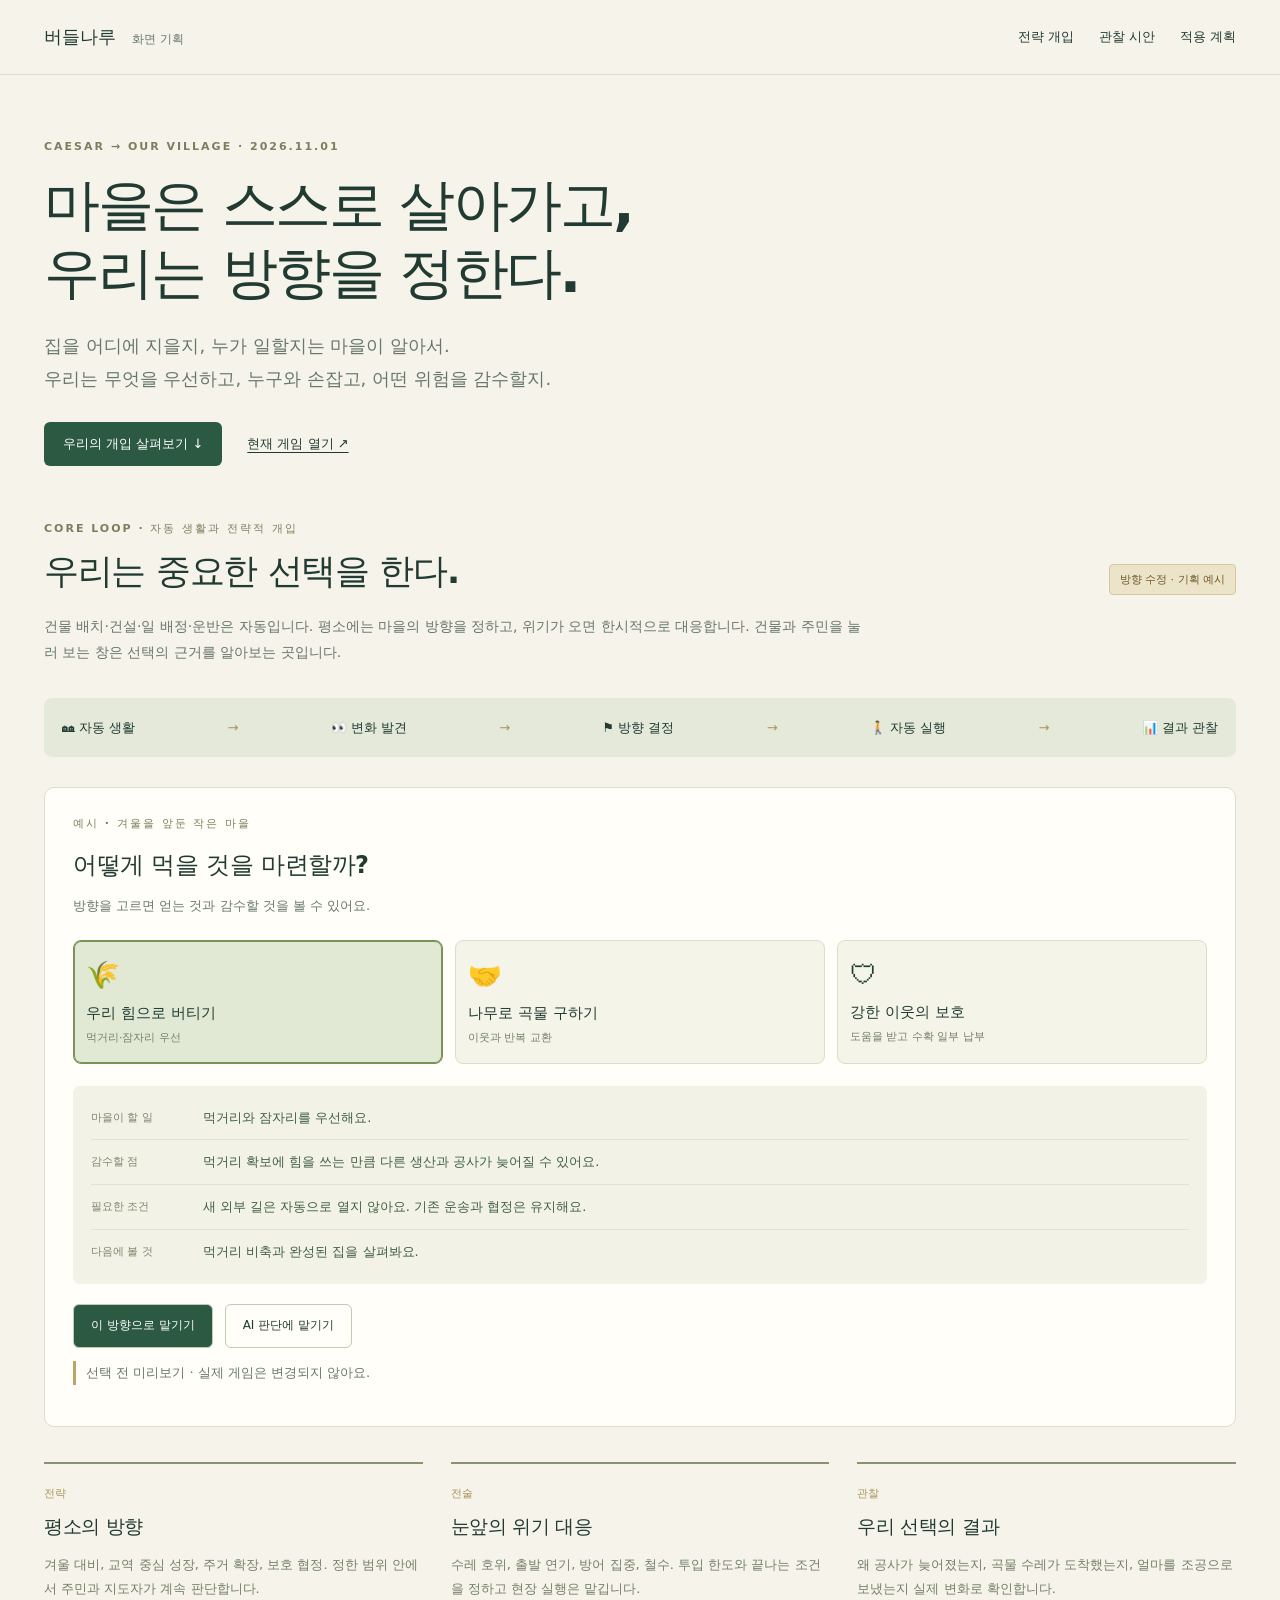
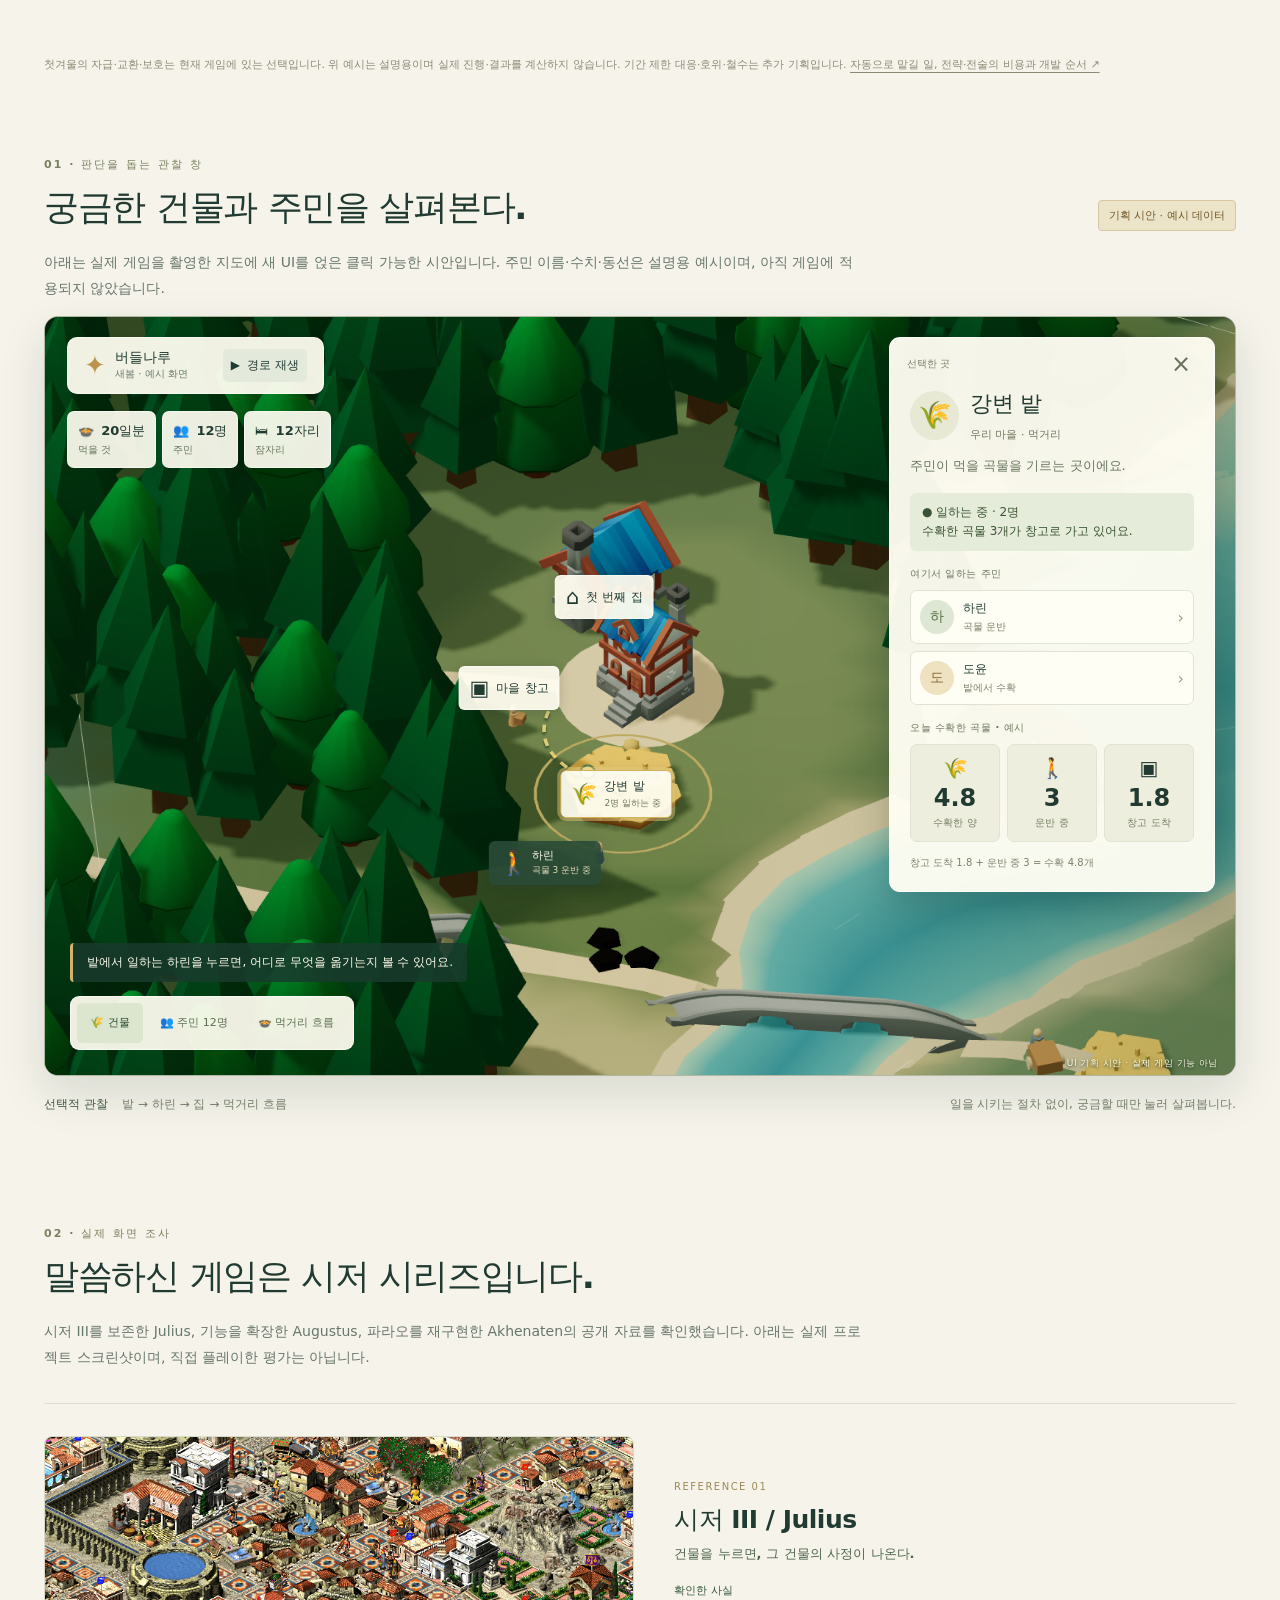
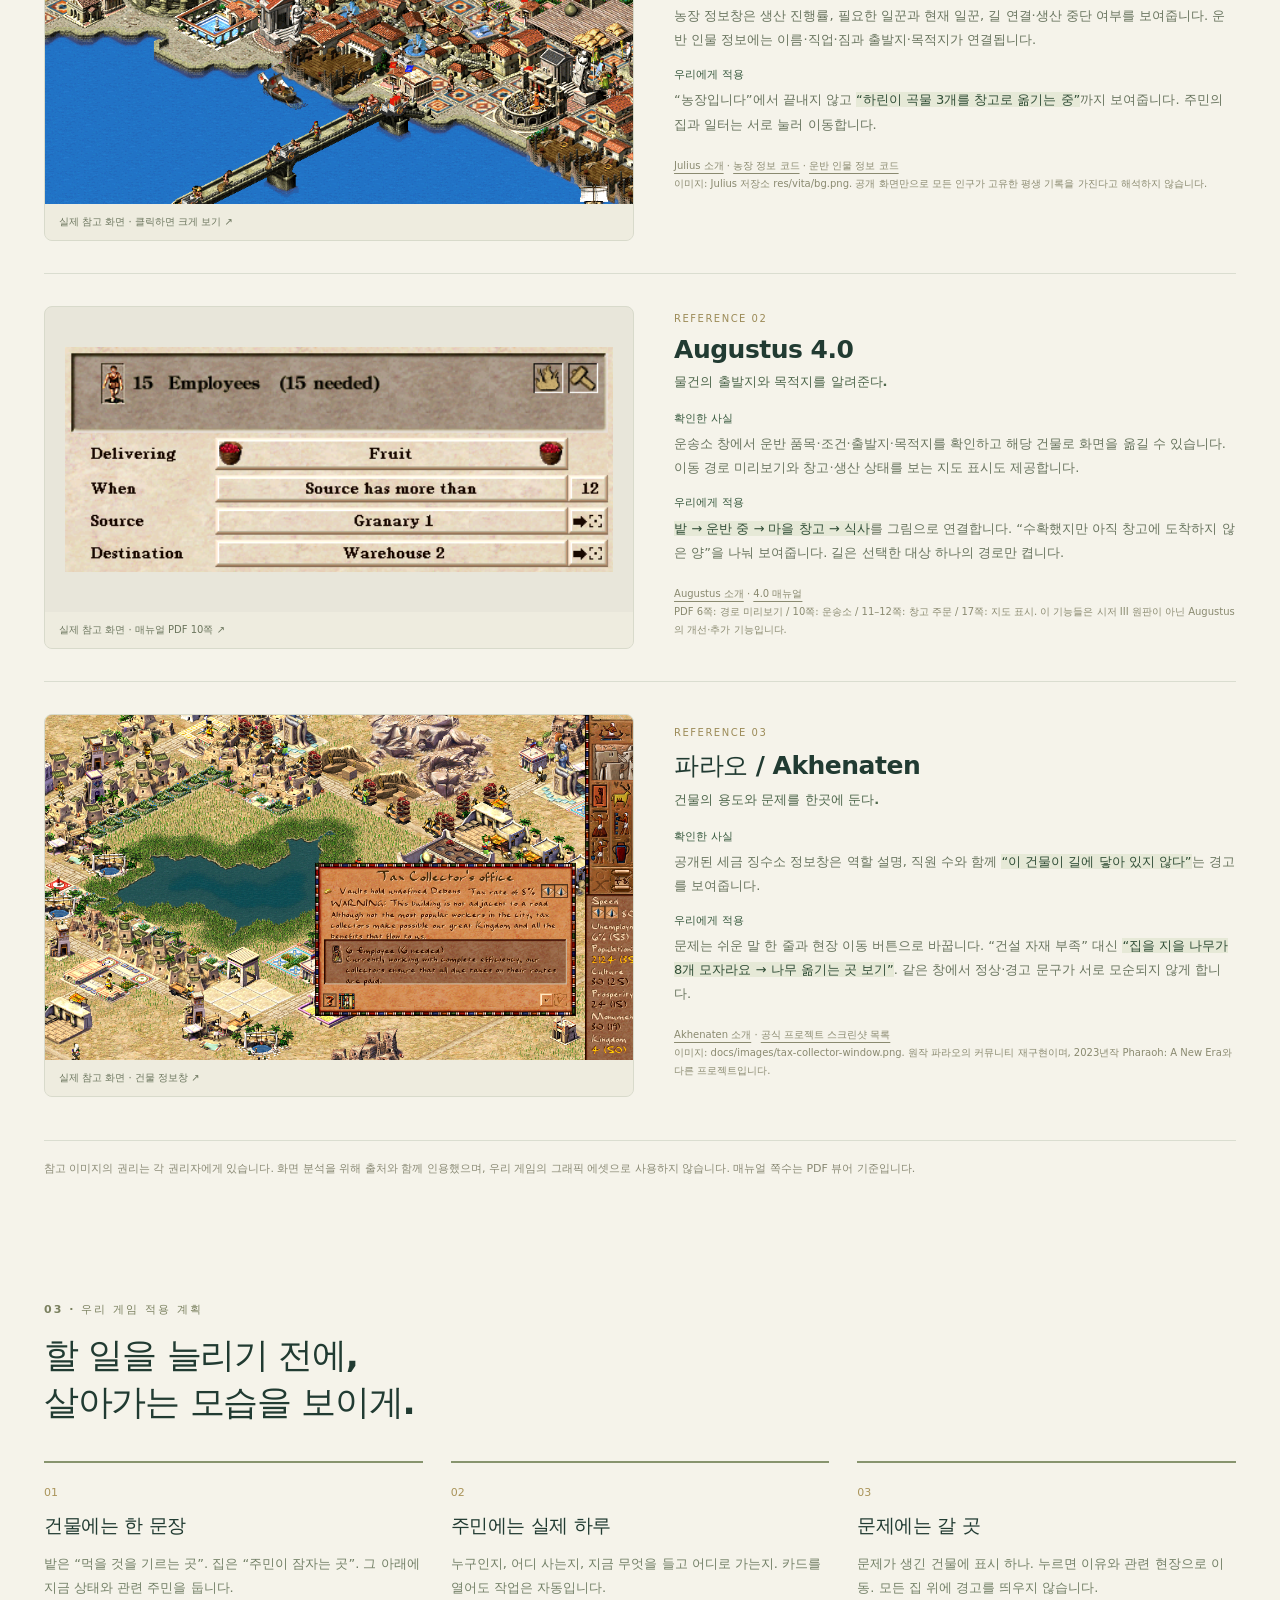
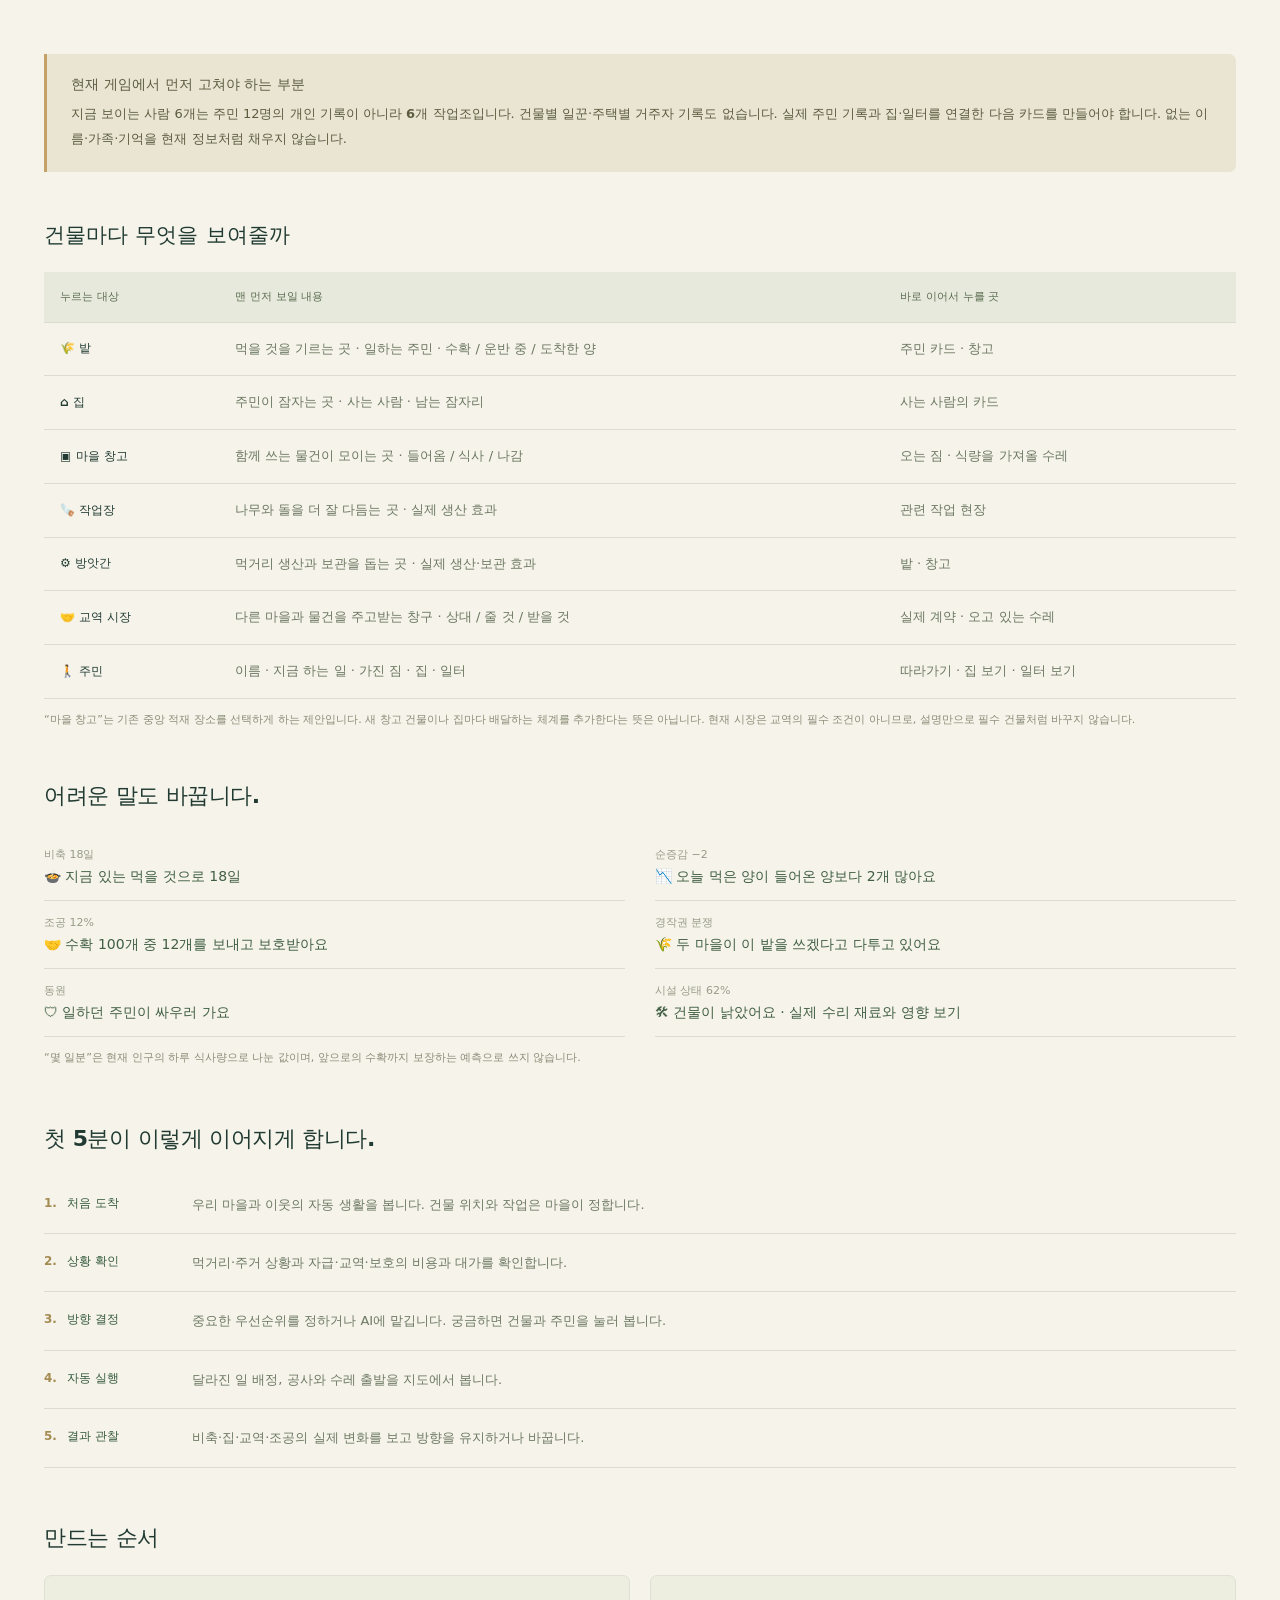
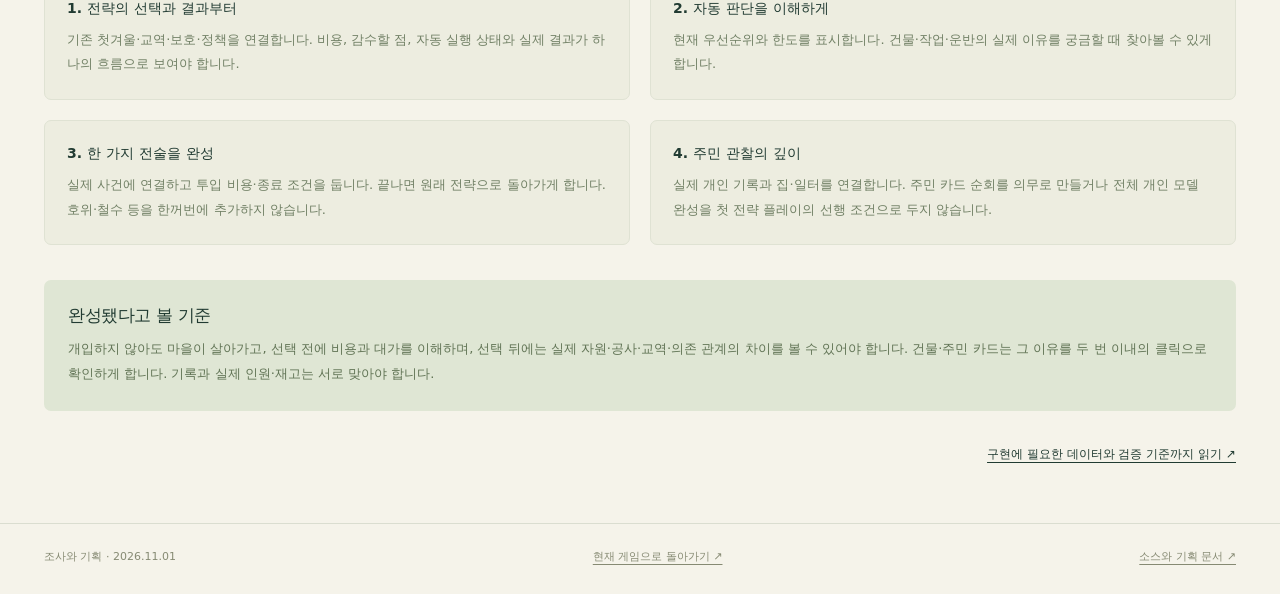
==== commit 8c830f7c: "Center village design on autonomous life and strategic intervention" ====
--- a/research/caesar-village/index.html
+++ b/research/caesar-village/index.html
@@ -3,22 +3,36 @@
 <head>
   <meta charset="utf-8">
   <meta name="viewport" content="width=device-width,initial-scale=1">
-  <title>누르면 보이는 마을 — 시저에서 배운 화면 기획</title>
-  <meta name="description" content="시저와 파라오의 실제 화면을 참고한 건물 정보창, 주민 카드, 먹거리 흐름 기획. 눌러 볼 수 있는 예시 화면입니다.">
+  <title>마을은 스스로, 우리는 전략을 — 버들나루 기획</title>
+  <meta name="description" content="자동 건설·자동 생활을 지켜보다 전략과 위기 대응을 결정하는 마을 게임 기획. 전략 선택과 건물·주민 관찰 시안, 시저·파라오 참고 화면.">
   <link rel="stylesheet" href="style.css">
 </head>
 <body>
-<header class="site-header"><a class="wordmark" href="#">버들나루 <span>화면 기획</span></a><nav aria-label="문서"><a href="#prototype">화면 시안</a><a href="#references">참고 게임</a><a href="#plan">적용 계획</a></nav></header>
+<header class="site-header"><a class="wordmark" href="#">버들나루 <span>화면 기획</span></a><nav aria-label="문서"><a href="#strategy">전략 개입</a><a href="#prototype">관찰 시안</a><a href="#plan">적용 계획</a></nav></header>
 <main>
   <section class="intro wrap">
     <p class="eyebrow">CAESAR → OUR VILLAGE · 2026.11.01</p>
-    <h1>누르면,<br>마을의 하루가 보인다.</h1>
-    <p class="lead">밭에서 누가 일하는지. 먹을 것이 어디로 가는지.<br>설명서를 읽기 전에, 마을에서 알아볼 수 있게.</p>
-    <div class="intro-links"><a class="link-button" href="#prototype">화면을 눌러 보기 ↓</a><a href="../../frontier.html">현재 게임 열기 ↗</a></div>
+    <h1>마을은 스스로 살아가고,<br>우리는 방향을 정한다.</h1>
+    <p class="lead">집을 어디에 지을지, 누가 일할지는 마을이 알아서.<br>우리는 무엇을 우선하고, 누구와 손잡고, 어떤 위험을 감수할지.</p>
+    <div class="intro-links"><a class="link-button" href="#strategy">우리의 개입 살펴보기 ↓</a><a href="../../frontier.html">현재 게임 열기 ↗</a></div>
+  </section>
+
+  <section id="strategy" class="strategy-section wrap" aria-labelledby="strategy-title">
+    <div class="section-heading"><div><p class="eyebrow">CORE LOOP · 자동 생활과 전략적 개입</p><h2 id="strategy-title">우리는 중요한 선택을 한다.</h2></div><span class="draft-badge">방향 수정 · 기획 예시</span></div>
+    <p class="section-intro">건물 배치·건설·일 배정·운반은 자동입니다. 평소에는 마을의 방향을 정하고, 위기가 오면 한시적으로 대응합니다. 건물과 주민을 눌러 보는 창은 선택의 근거를 알아보는 곳입니다.</p>
+    <div class="strategy-loop" aria-label="플레이 흐름"><span>🏘 자동 생활</span><b>→</b><span>👀 변화 발견</span><b>→</b><span>⚑ 방향 결정</span><b>→</b><span>🚶 자동 실행</span><b>→</b><span>📊 결과 관찰</span></div>
+    <div class="strategy-example"><p class="eyebrow">예시 · 겨울을 앞둔 작은 마을</p><h3>어떻게 먹을 것을 마련할까?</h3><p>방향을 고르면 얻는 것과 감수할 것을 볼 수 있어요.</p>
+      <div class="strategy-choices" role="group" aria-label="전략 예시 선택"><button data-strategy="self" aria-pressed="true"><span>🌾</span><strong>우리 힘으로 버티기</strong><small>먹거리·잠자리 우선</small></button><button data-strategy="trade" aria-pressed="false"><span>🤝</span><strong>나무로 곡물 구하기</strong><small>이웃과 반복 교환</small></button><button data-strategy="protect" aria-pressed="false"><span>🛡</span><strong>강한 이웃의 보호</strong><small>도움을 받고 수확 일부 납부</small></button></div>
+      <div id="strategy-preview" class="strategy-preview" aria-live="polite"></div>
+      <div class="strategy-actions"><button id="strategy-apply" class="link-button">이 방향으로 맡기기</button><button id="strategy-auto">AI 판단에 맡기기</button></div>
+      <p id="strategy-status" class="strategy-status" role="status">선택 전 미리보기 · 실제 게임은 변경되지 않아요.</p>
+    </div>
+    <div class="principles"><article><span>전략</span><h3>평소의 방향</h3><p>겨울 대비, 교역 중심 성장, 주거 확장, 보호 협정. 정한 범위 안에서 주민과 지도자가 계속 판단합니다.</p></article><article><span>전술</span><h3>눈앞의 위기 대응</h3><p>수레 호위, 출발 연기, 방어 집중, 철수. 투입 한도와 끝나는 조건을 정하고 현장 실행은 맡깁니다.</p></article><article><span>관찰</span><h3>우리 선택의 결과</h3><p>왜 공사가 늦어졌는지, 곡물 수레가 도착했는지, 얼마를 조공으로 보냈는지 실제 변화로 확인합니다.</p></article></div>
+    <p class="fine-print">첫겨울의 자급·교환·보호는 현재 게임에 있는 선택입니다. 위 예시는 설명용이며 실제 진행·결과를 계산하지 않습니다. 기간 제한 대응·호위·철수는 추가 기획입니다. <a href="https://github.com/kkhkkh20-bit/everworld-game/blob/main/docs/strategy-intervention.md">자동으로 맡길 일, 전략·전술의 비용과 개발 순서 ↗</a></p>
   </section>
 
   <section id="prototype" class="demo-section wrap" aria-labelledby="demo-title">
-    <div class="section-heading"><div><p class="eyebrow">01 · 우리 게임에 적용할 모습</p><h2 id="demo-title">건물도, 주민도 눌러 보세요.</h2></div><span class="draft-badge">기획 시안 · 예시 데이터</span></div>
+    <div class="section-heading"><div><p class="eyebrow">01 · 판단을 돕는 관찰 창</p><h2 id="demo-title">궁금한 건물과 주민을 살펴본다.</h2></div><span class="draft-badge">기획 시안 · 예시 데이터</span></div>
     <p class="demo-note">아래는 실제 게임을 촬영한 지도에 새 UI를 얹은 <strong>클릭 가능한 시안</strong>입니다. 주민 이름·수치·동선은 설명용 예시이며, 아직 게임에 적용되지 않았습니다.</p>
     <div class="game-frame" id="game-frame">
       <div class="world" aria-label="현재 게임에서 촬영한 마을 배경 위에 건물과 주민 선택 버튼을 배치한 시안">
@@ -40,7 +54,7 @@
       <nav class="game-bottom" aria-label="시안의 화면 선택"><button data-view="farm" aria-pressed="true">🌾 건물</button><button data-view="people" aria-pressed="false">👥 주민 12명</button><button data-view="food" aria-pressed="false">🍲 먹거리 흐름</button></nav>
       <div class="demo-watermark">UI 기획 시안 · 실제 게임 기능 아님</div>
     </div>
-    <div class="demo-caption"><p><b>눌러 볼 순서</b> 밭 → 하린 → 집 → 먹거리 흐름</p><p>한 번에 정보창 하나. 지도를 누비는 일과 자동 작업은 계속.</p></div>
+    <div class="demo-caption"><p><b>선택적 관찰</b> 밭 → 하린 → 집 → 먹거리 흐름</p><p>일을 시키는 절차 없이, 궁금할 때만 눌러 살펴봅니다.</p></div>
     <noscript><p>클릭 시안에는 자바스크립트가 필요합니다. 아래 참고 스크린샷과 적용 계획은 그대로 읽을 수 있습니다.</p></noscript>
   </section>
 
@@ -78,14 +92,15 @@
     <p class="fine-print">“마을 창고”는 기존 중앙 적재 장소를 선택하게 하는 제안입니다. 새 창고 건물이나 집마다 배달하는 체계를 추가한다는 뜻은 아닙니다. 현재 시장은 교역의 필수 조건이 아니므로, 설명만으로 필수 건물처럼 바꾸지 않습니다.</p>
     <div class="language-board"><h3>어려운 말도 바꿉니다.</h3><dl><div><dt>비축 18일</dt><dd>🍲 지금 있는 먹을 것으로 18일</dd></div><div><dt>순증감 −2</dt><dd>📉 오늘 먹은 양이 들어온 양보다 2개 많아요</dd></div><div><dt>조공 12%</dt><dd>🤝 수확 100개 중 12개를 보내고 보호받아요</dd></div><div><dt>경작권 분쟁</dt><dd>🌾 두 마을이 이 밭을 쓰겠다고 다투고 있어요</dd></div><div><dt>동원</dt><dd>🛡 일하던 주민이 싸우러 가요</dd></div><div><dt>시설 상태 62%</dt><dd>🛠 건물이 낡았어요 · 실제 수리 재료와 영향 보기</dd></div></dl><p class="fine-print">“몇 일분”은 현재 인구의 하루 식사량으로 나눈 값이며, 앞으로의 수확까지 보장하는 예측으로 쓰지 않습니다.</p></div>
     <h3 class="subheading">첫 5분이 이렇게 이어지게 합니다.</h3>
-    <ol class="first-minutes"><li><b>처음 도착</b><span>잠자리 6개 / 주민 12명. 텐트를 눌러 왜 집이 필요한지 확인.</span></li><li><b>밭을 누름</b><span>누가 먹을 것을 구하는지 확인. 한 사람을 눌러 창고까지 따라감.</span></li><li><b>창고를 누름</b><span>먹은 양과 들어온 양을 비교. 부족하면 밭·오는 짐으로 이동.</span></li><li><b>이웃이 발견됨</b><span>교환할 물건과 도착할 수레, 보호를 받는 대가를 그림과 수치로 확인.</span></li><li><b>시간을 보냄</b><span>집이 완성되고 자루가 쌓이는 변화를 봄. 결과를 보고 다음 우선순위만 선택.</span></li></ol>
+    <ol class="first-minutes"><li><b>처음 도착</b><span>우리 마을과 이웃의 자동 생활을 봅니다. 건물 위치와 작업은 마을이 정합니다.</span></li><li><b>상황 확인</b><span>먹거리·주거 상황과 자급·교역·보호의 비용과 대가를 확인합니다.</span></li><li><b>방향 결정</b><span>중요한 우선순위를 정하거나 AI에 맡깁니다. 궁금하면 건물과 주민을 눌러 봅니다.</span></li><li><b>자동 실행</b><span>달라진 일 배정, 공사와 수레 출발을 지도에서 봅니다.</span></li><li><b>결과 관찰</b><span>비축·집·교역·조공의 실제 변화를 보고 방향을 유지하거나 바꿉니다.</span></li></ol>
     <h3 class="subheading">만드는 순서</h3>
-    <ol class="implementation"><li><b>1. 건물을 누를 수 있게</b><p>각 건물에 고유 번호를 붙이고 실제 선택과 연결. 역할·실제 효과·건설 부족 재료를 먼저 표시합니다. 작업조 정보는 개인 주민이라고 부르지 않습니다.</p></li><li><b>2. 주민 한 명씩 기록</b><p>우리 마을 12명부터 고유 번호, 집, 현재 일과 짐을 연결. 출생·사망·이주 후에도 인원과 기록이 맞아야 합니다. 개별 명령은 추가하지 않습니다.</p></li><li><b>3. 먹거리의 이동을 연결</b><p>수확, 짐 이동, 창고 도착, 식사의 실제 처리에서 기록을 남기고 화살표와 정보창이 같은 기록을 봅니다. 멈춘 이유도 실제 조건만 표시합니다.</p></li><li><b>4. 이웃 마을에도 적용</b><p>선택한 이웃의 건물·주민을 같은 방식으로 확인. 세계 전체 인원·이주 기록이 맞는지, 오래 진행한 저장에서도 속도가 유지되는지 검증합니다.</p></li></ol>
-    <div class="done-definition"><h3>완성됐다고 볼 기준</h3><p>“이 건물은 뭐 하는 곳인가요?”, “이 사람은 어디로 가나요?”, “먹을 것은 왜 줄었나요?”를 설명문을 찾지 않고 <b>각각 두 번 이내의 클릭</b>으로 확인. 저장 후에도 같은 주민을 다시 찾기. 주민 수와 개인 기록 수, 실제 재고와 화면의 합계 일치.</p></div>
+    <ol class="implementation"><li><b>1. 전략의 선택과 결과부터</b><p>기존 첫겨울·교역·보호·정책을 연결합니다. 비용, 감수할 점, 자동 실행 상태와 실제 결과가 하나의 흐름으로 보여야 합니다.</p></li><li><b>2. 자동 판단을 이해하게</b><p>현재 우선순위와 한도를 표시합니다. 건물·작업·운반의 실제 이유를 궁금할 때 찾아볼 수 있게 합니다.</p></li><li><b>3. 한 가지 전술을 완성</b><p>실제 사건에 연결하고 투입 비용·종료 조건을 둡니다. 끝나면 원래 전략으로 돌아가게 합니다. 호위·철수 등을 한꺼번에 추가하지 않습니다.</p></li><li><b>4. 주민 관찰의 깊이</b><p>실제 개인 기록과 집·일터를 연결합니다. 주민 카드 순회를 의무로 만들거나 전체 개인 모델 완성을 첫 전략 플레이의 선행 조건으로 두지 않습니다.</p></li></ol>
+    <div class="done-definition"><h3>완성됐다고 볼 기준</h3><p>개입하지 않아도 마을이 살아가고, 선택 전에 비용과 대가를 이해하며, 선택 뒤에는 실제 자원·공사·교역·의존 관계의 차이를 볼 수 있어야 합니다. 건물·주민 카드는 그 이유를 <b>두 번 이내의 클릭</b>으로 확인하게 합니다. 기록과 실제 인원·재고는 서로 맞아야 합니다.</p></div>
     <p class="doc-link"><a href="https://github.com/kkhkkh20-bit/everworld-game/blob/main/docs/caesar-inspection-plan.md">구현에 필요한 데이터와 검증 기준까지 읽기 ↗</a></p>
   </section>
 </main>
 <footer class="wrap"><span>조사와 기획 · 2026.11.01</span><a href="../../frontier.html">현재 게임으로 돌아가기 ↗</a><a href="https://github.com/kkhkkh20-bit/everworld-game">소스와 기획 문서 ↗</a></footer>
 <script src="prototype.js"></script>
+<script src="strategy.js"></script>
 </body>
 </html>
--- a/research/caesar-village/style.css
+++ b/research/caesar-village/style.css
@@ -5,3 +5,28 @@
 .harvest-totals{display:grid;grid-template-columns:repeat(3,1fr);gap:7px}.harvest-totals>span{display:grid;text-align:center;background:#eeeedf;border:1px solid #e1e3d1;border-radius:7px;padding:11px 4px}.harvest-totals i{font-style:normal;font-size:20px}.harvest-totals b{font-size:24px;margin:4px 0}.harvest-totals small{font-size:10px;color:#738060}.map-person.selected{box-shadow:0 0 0 3px #e7c975,0 3px 12px #122c2a35}
 @media(max-width:640px){.world{bottom:470px}.inspector{max-height:390px}.harvest-totals>span{padding:7px 3px}.harvest-totals i{font-size:15px}.harvest-totals b{font-size:19px;margin:2px 0}.harvest-totals small{font-size:9px}}
 @media(max-width:640px){.card-body{padding-bottom:10px}.harvest-totals+.card-footnote{margin-top:6px;line-height:1.5;font-size:9px}}
+
+.strategy-section{padding-bottom:70px}
+.strategy-loop{display:flex;align-items:center;justify-content:space-between;gap:9px;padding:18px;background:#e4e9d9;border-radius:8px;font-size:13px;line-height:1.8;flex-wrap:wrap}
+.strategy-loop b{color:#aa955e;font-weight:400}
+.strategy-example{margin-top:30px;border:1px solid var(--line);background:var(--white);padding:28px;border-radius:10px}
+.strategy-example h3{font-size:24px;margin:0 0 10px}
+.strategy-example>p:not(.eyebrow){font-size:13px;line-height:1.8;color:var(--muted)}
+.strategy-choices{display:grid;grid-template-columns:repeat(3,1fr);gap:12px;margin:22px 0}
+.strategy-choices button{background:#f4f4e9;border:1px solid #d9decc;border-radius:8px;padding:18px 12px;color:var(--ink);text-align:left}
+.strategy-choices button[aria-pressed=true]{background:#e1e9d5;border-color:#78925b;box-shadow:inset 0 0 0 1px #78925b}
+.strategy-choices button>span{display:block;font-size:27px;margin-bottom:13px}
+.strategy-choices strong{display:block;font-size:15px}
+.strategy-choices small{display:block;font-size:11px;color:#758067;margin-top:7px}
+.strategy-preview{background:#f2f2e6;border-radius:7px;padding:10px 18px;font-size:13px;line-height:1.8}
+.strategy-preview dl{margin:0}
+.strategy-preview dl>div{display:grid;grid-template-columns:100px 1fr;gap:12px;padding:10px 0;border-bottom:1px solid #dfe3d2}
+.strategy-preview dl>div:last-child{border-bottom:0}
+.strategy-preview dt{font-size:11px;margin:2px 0;color:#7f866c}
+.strategy-preview dd{font-size:13px;line-height:1.8}
+.strategy-actions{display:flex;gap:12px;margin-top:20px}
+.strategy-actions button{border:1px solid #bfcbb2;border-radius:6px;padding:12px 17px;min-height:44px;font-size:12px}
+.strategy-actions button:disabled{opacity:.55}
+#strategy-auto{background:transparent;color:var(--ink)}
+.strategy-status{min-height:24px;padding-left:10px;border-left:3px solid #b9a566}
+@media(max-width:640px){.strategy-section{padding-bottom:45px}.strategy-loop{font-size:11px;padding:12px;gap:5px;justify-content:start}.strategy-example{padding:16px}.strategy-example h3{font-size:21px}.strategy-choices{grid-template-columns:1fr;gap:8px;margin:17px 0}.strategy-choices button{padding:12px;display:grid;grid-template-columns:34px 1fr;column-gap:8px}.strategy-choices button>span{grid-row:span 2;font-size:25px;align-self:center;margin:0}.strategy-choices strong{font-size:13px}.strategy-choices small{font-size:10px;margin-top:4px}.strategy-preview{padding:5px 12px}.strategy-preview dl>div{grid-template-columns:1fr;gap:3px;padding:11px 0}.strategy-preview dd{font-size:12px}.strategy-preview dt{font-size:10px}.strategy-actions{gap:8px}.strategy-actions button{padding:10px;font-size:11px;flex:1}}
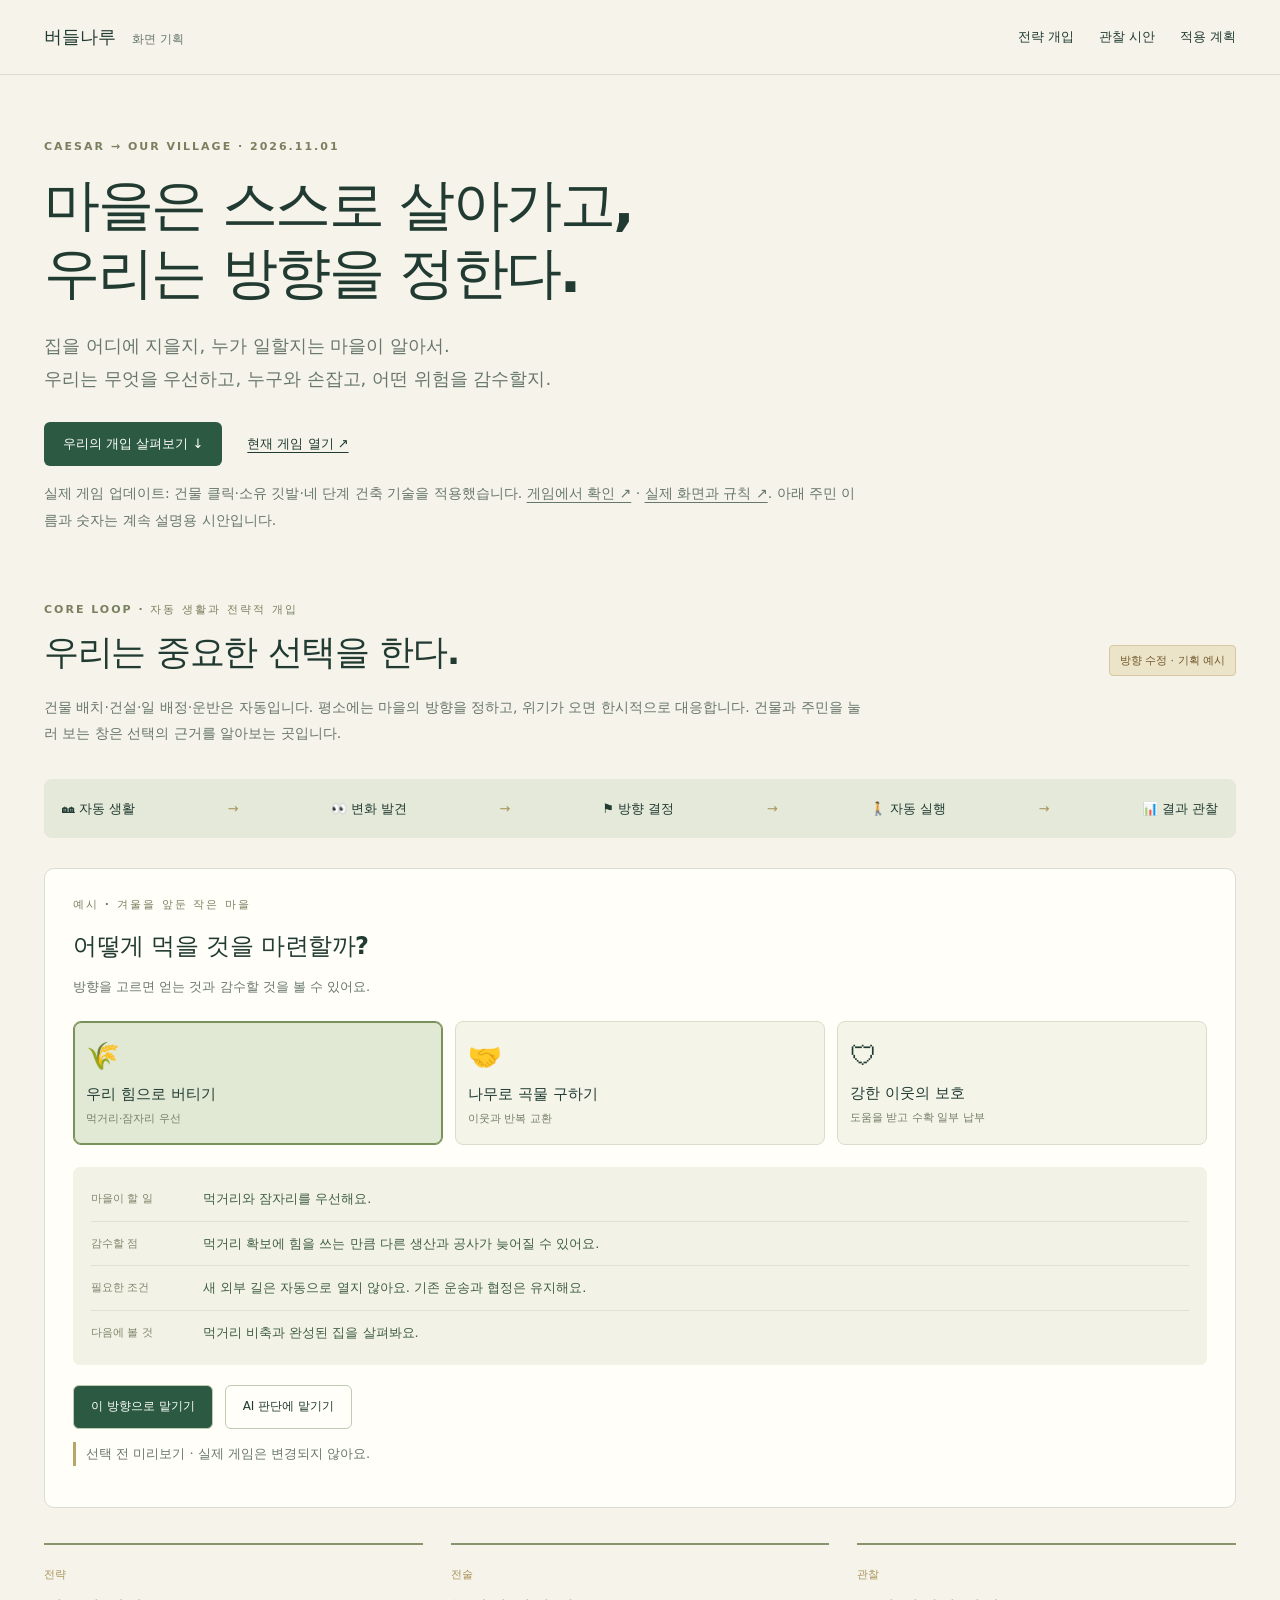
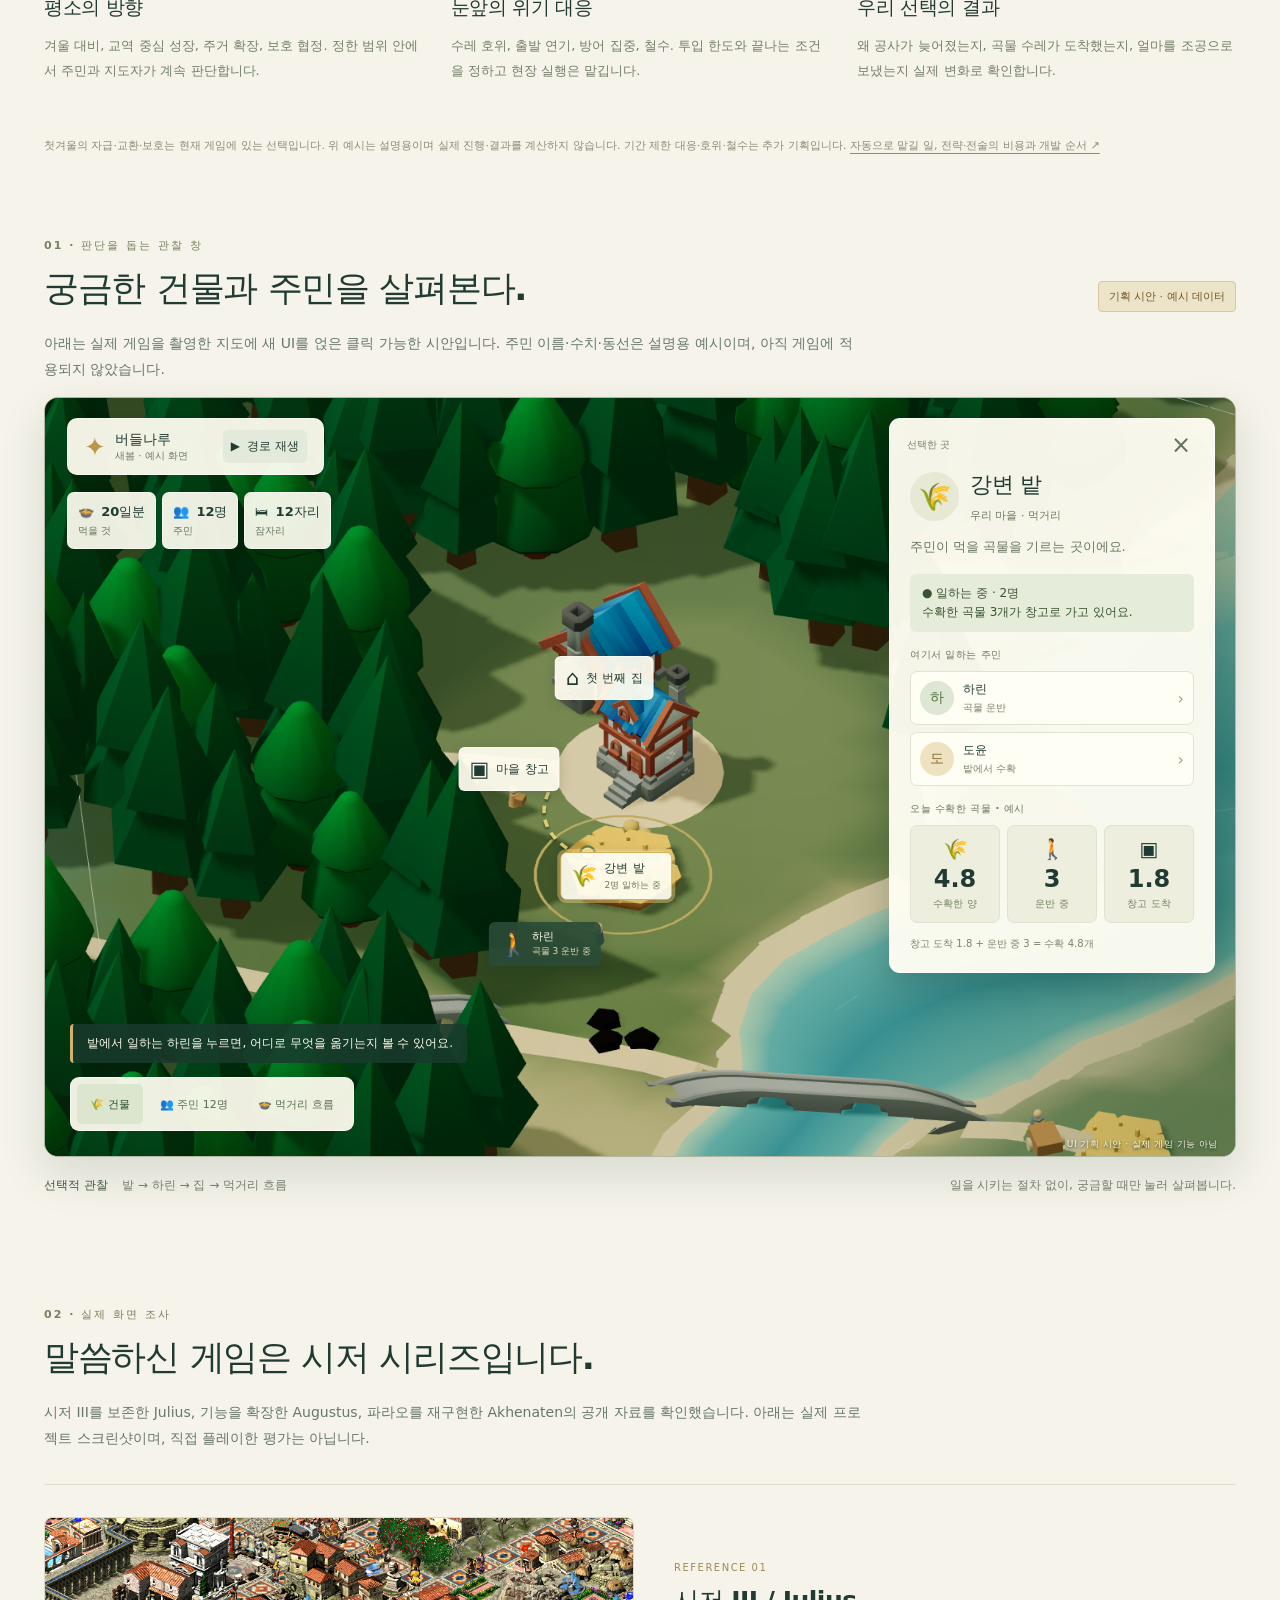
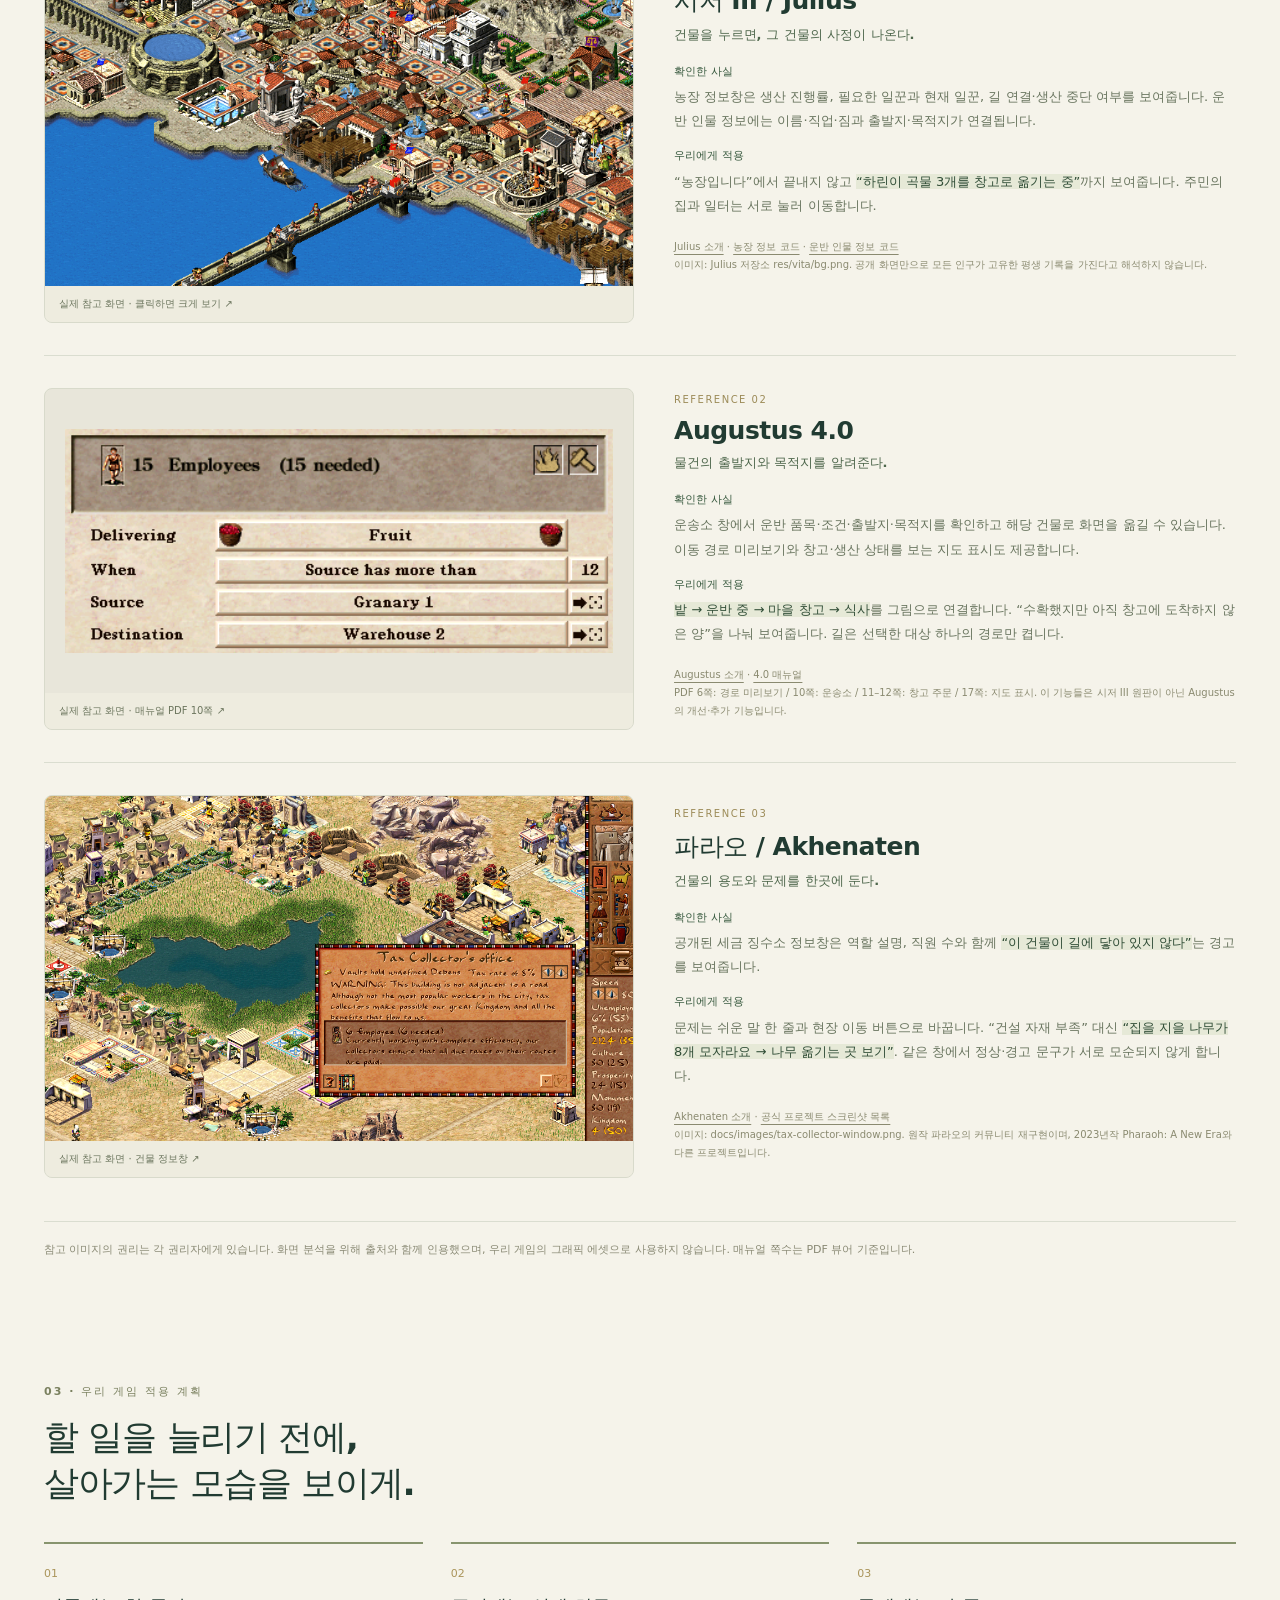
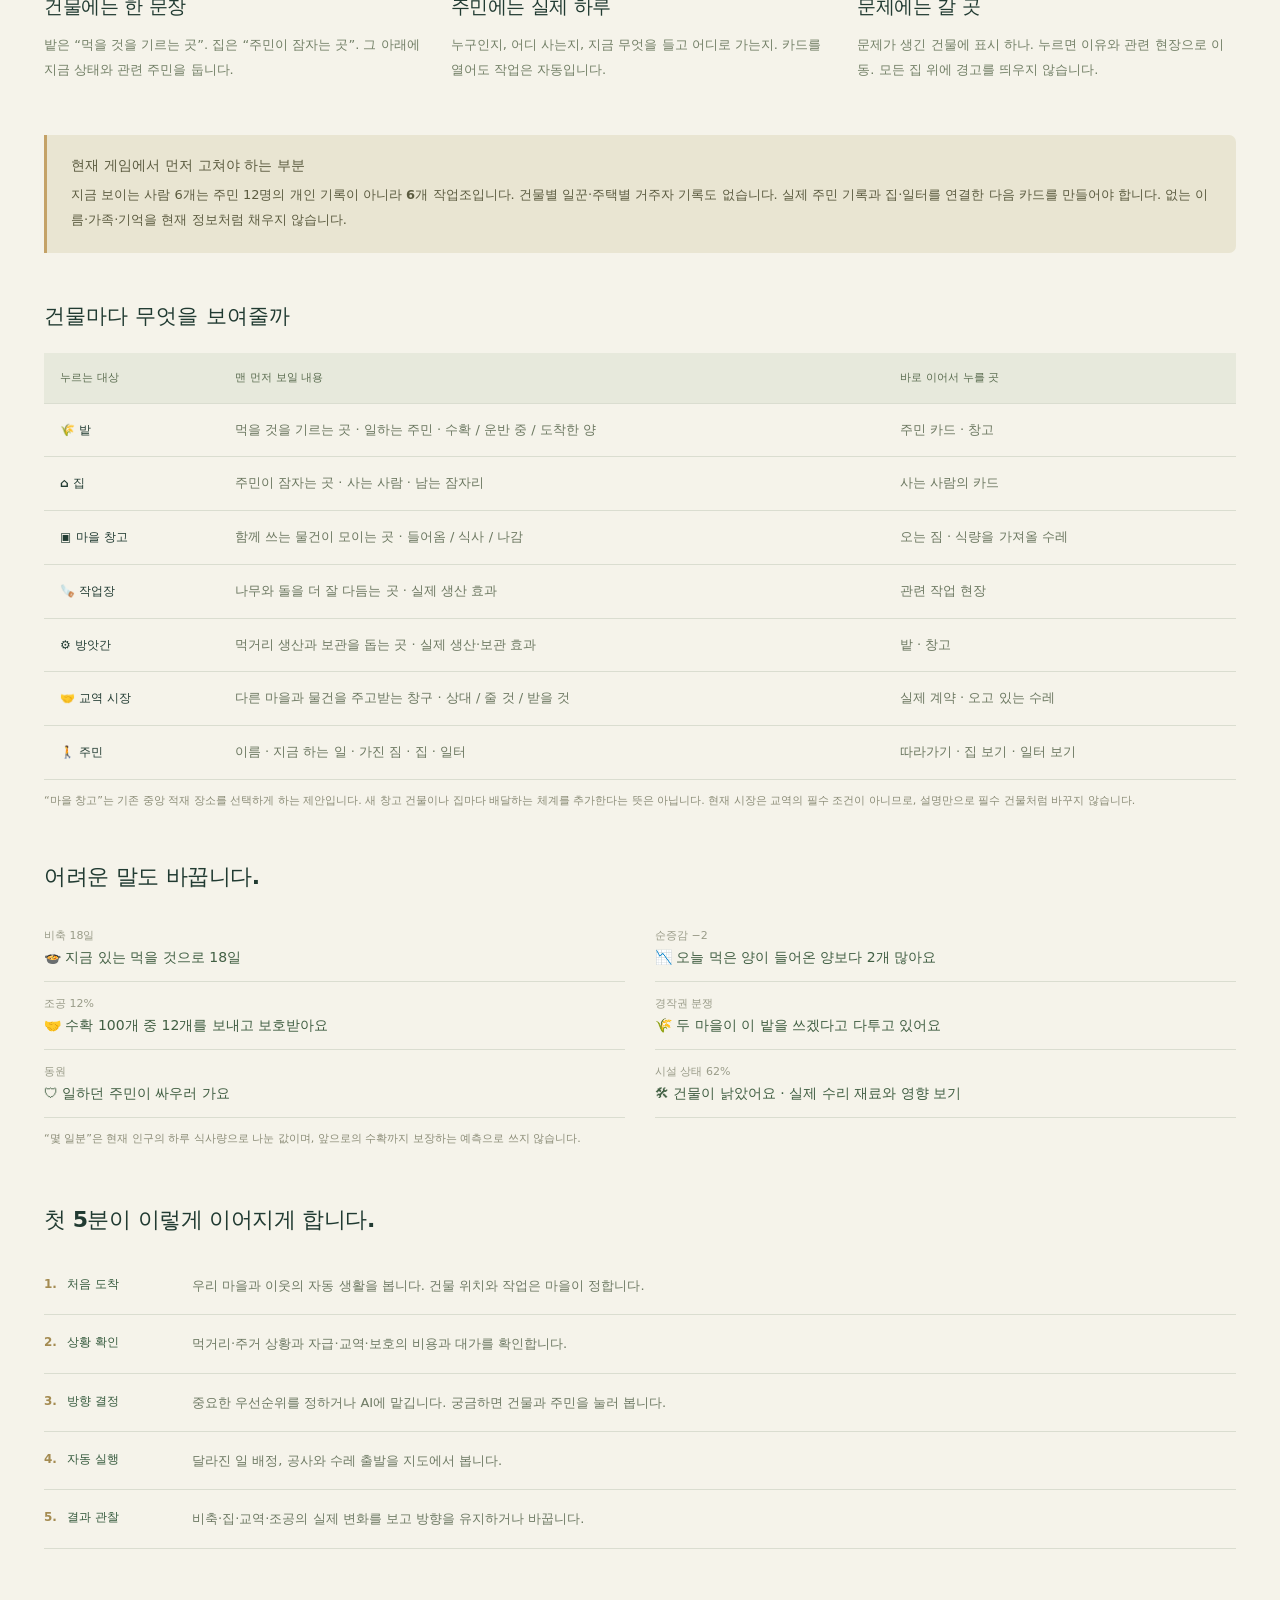
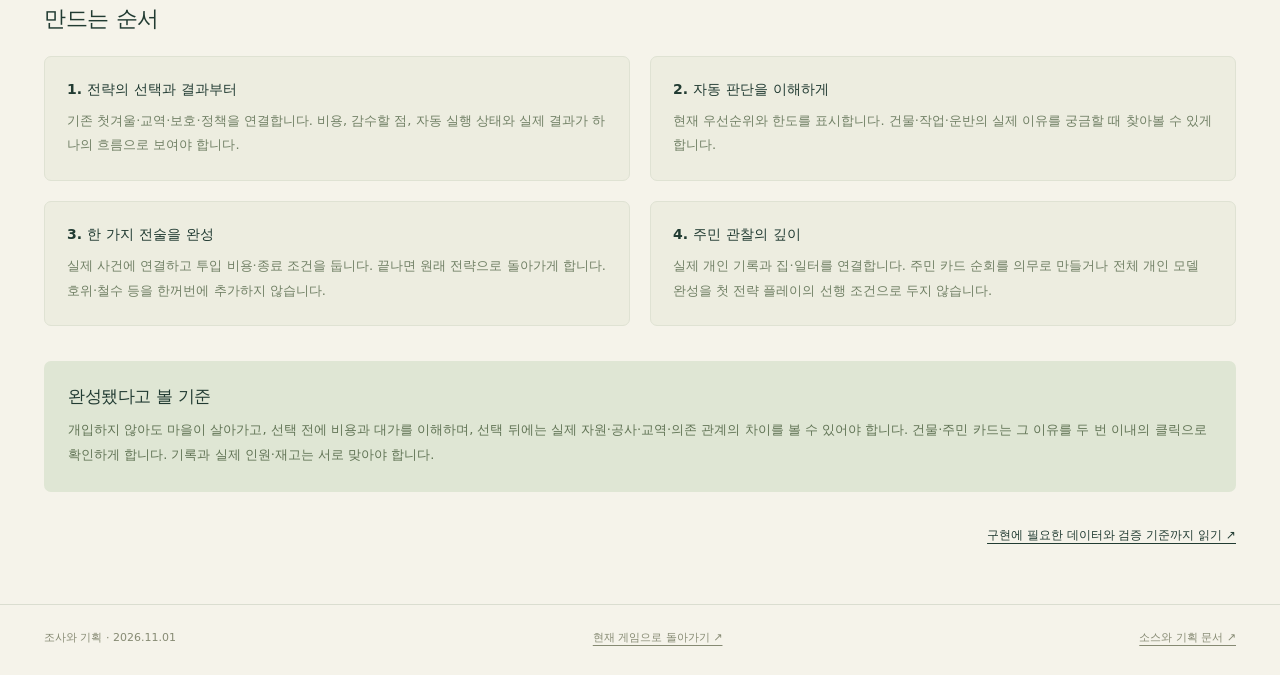
==== commit 394ea0a1: "Add inspectable buildings, ownership flags and architectural technology stages" ====
--- a/research/caesar-village/index.html
+++ b/research/caesar-village/index.html
@@ -15,6 +15,7 @@
     <h1>마을은 스스로 살아가고,<br>우리는 방향을 정한다.</h1>
     <p class="lead">집을 어디에 지을지, 누가 일할지는 마을이 알아서.<br>우리는 무엇을 우선하고, 누구와 손잡고, 어떤 위험을 감수할지.</p>
     <div class="intro-links"><a class="link-button" href="#strategy">우리의 개입 살펴보기 ↓</a><a href="../../frontier.html">현재 게임 열기 ↗</a></div>
+    <p class="demo-note">실제 게임 업데이트: 건물 클릭·소유 깃발·네 단계 건축 기술을 적용했습니다. <a href="../../frontier.html">게임에서 확인 ↗</a> · <a href="https://github.com/kkhkkh20-bit/everworld-game/blob/main/docs/building-technology.md">실제 화면과 규칙 ↗</a>. 아래 주민 이름과 숫자는 계속 설명용 시안입니다.</p>
   </section>
 
   <section id="strategy" class="strategy-section wrap" aria-labelledby="strategy-title">
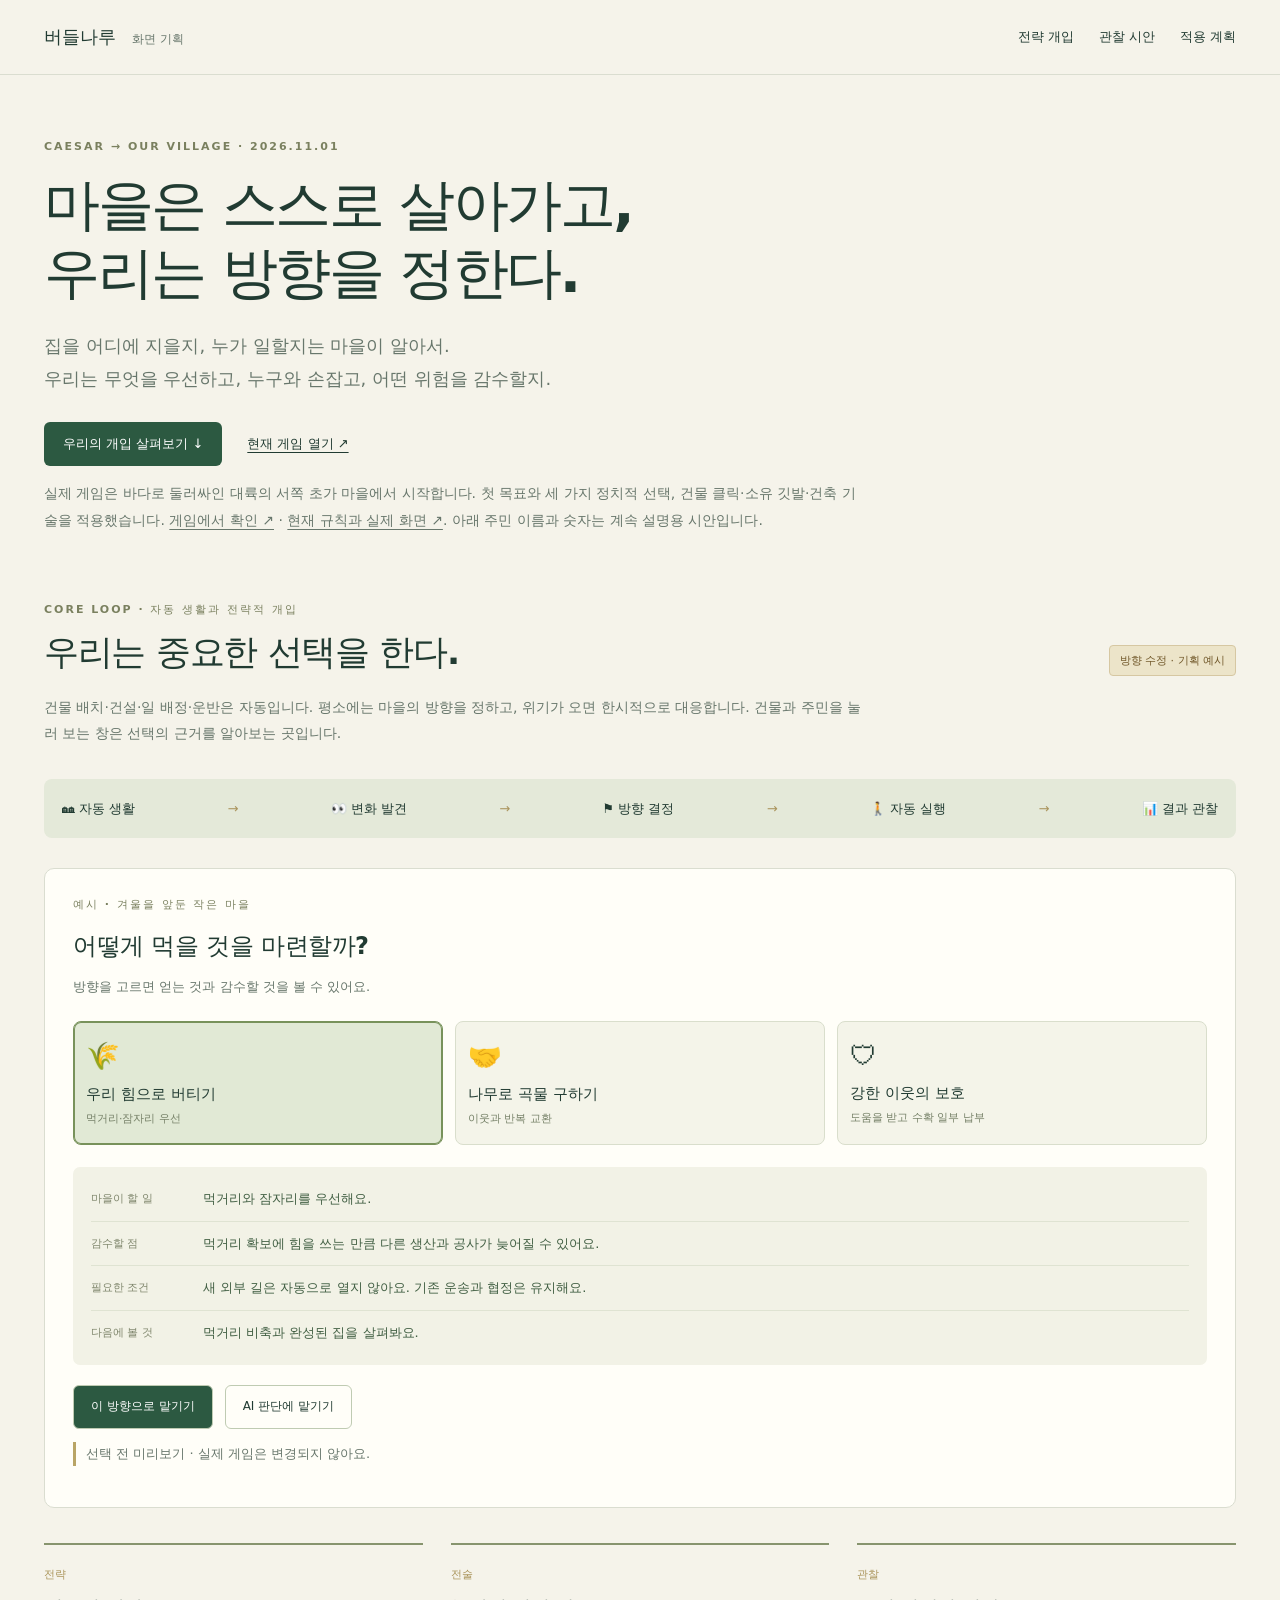
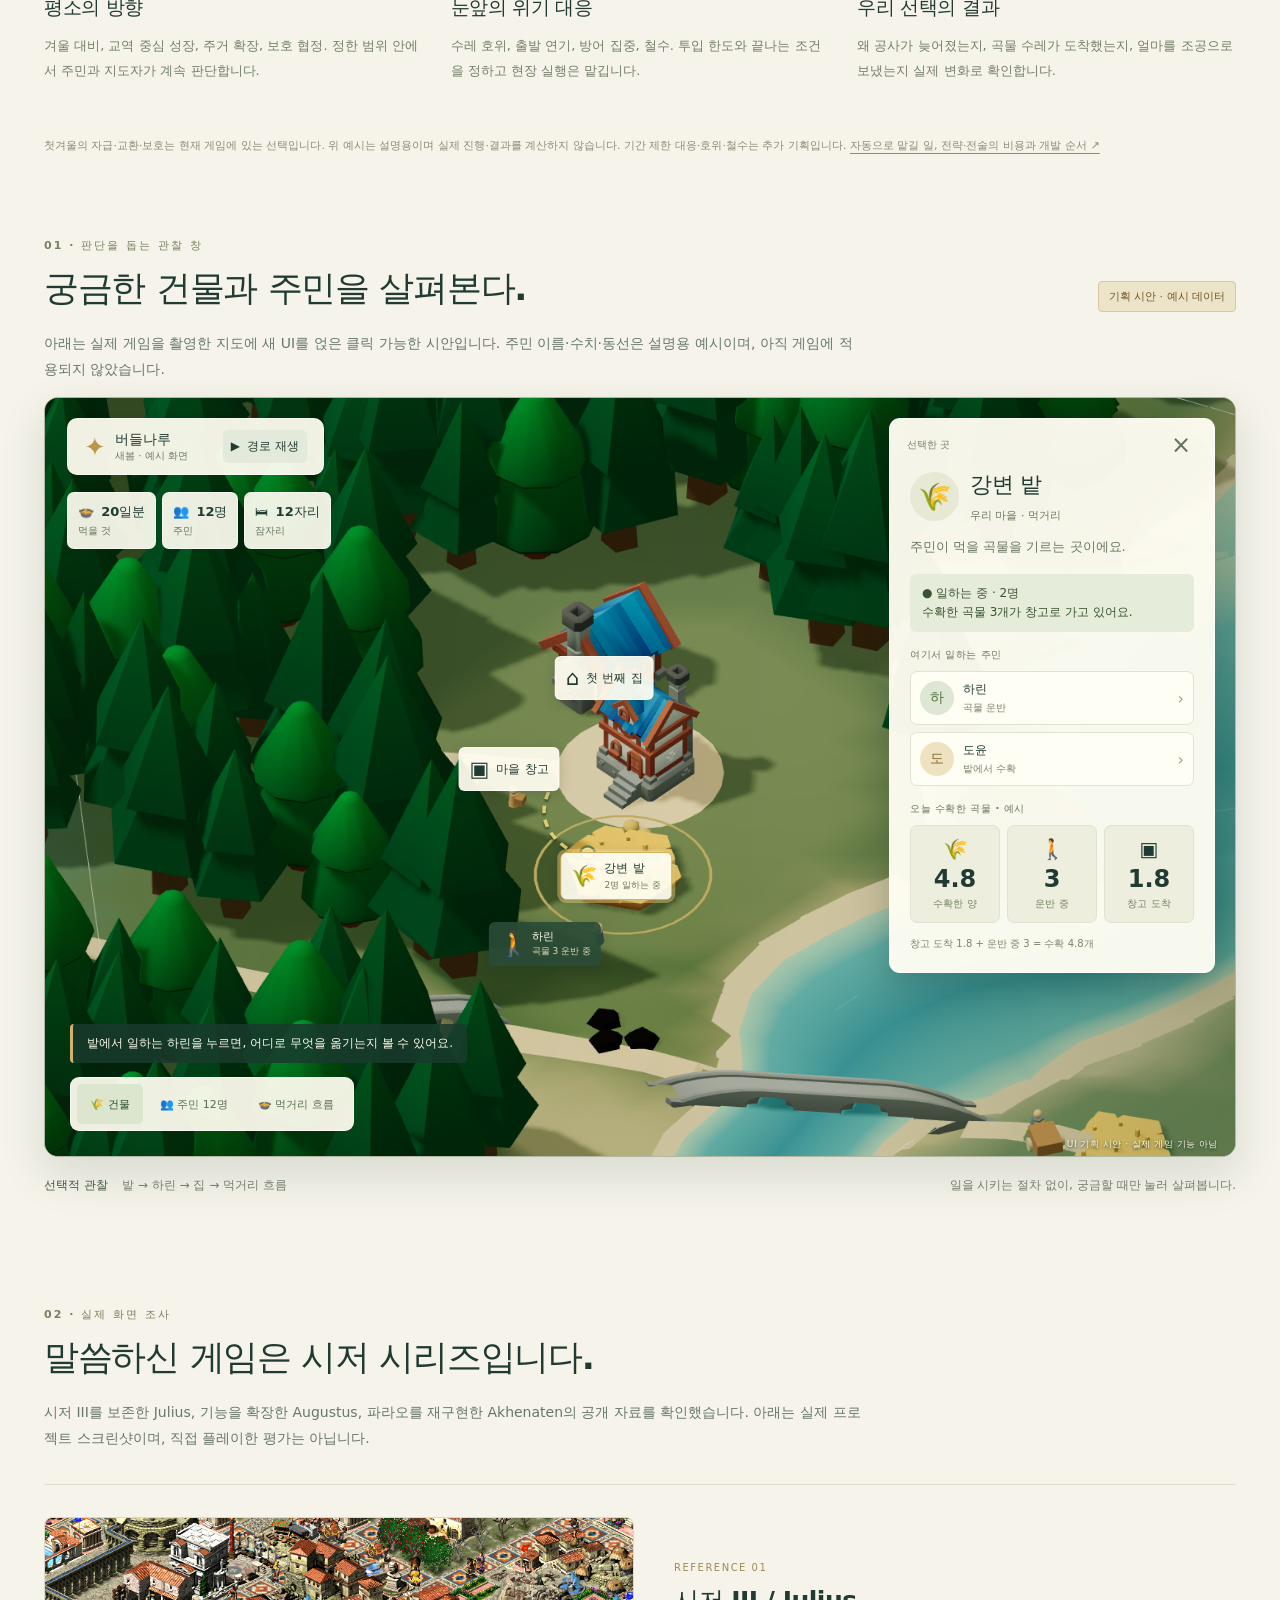
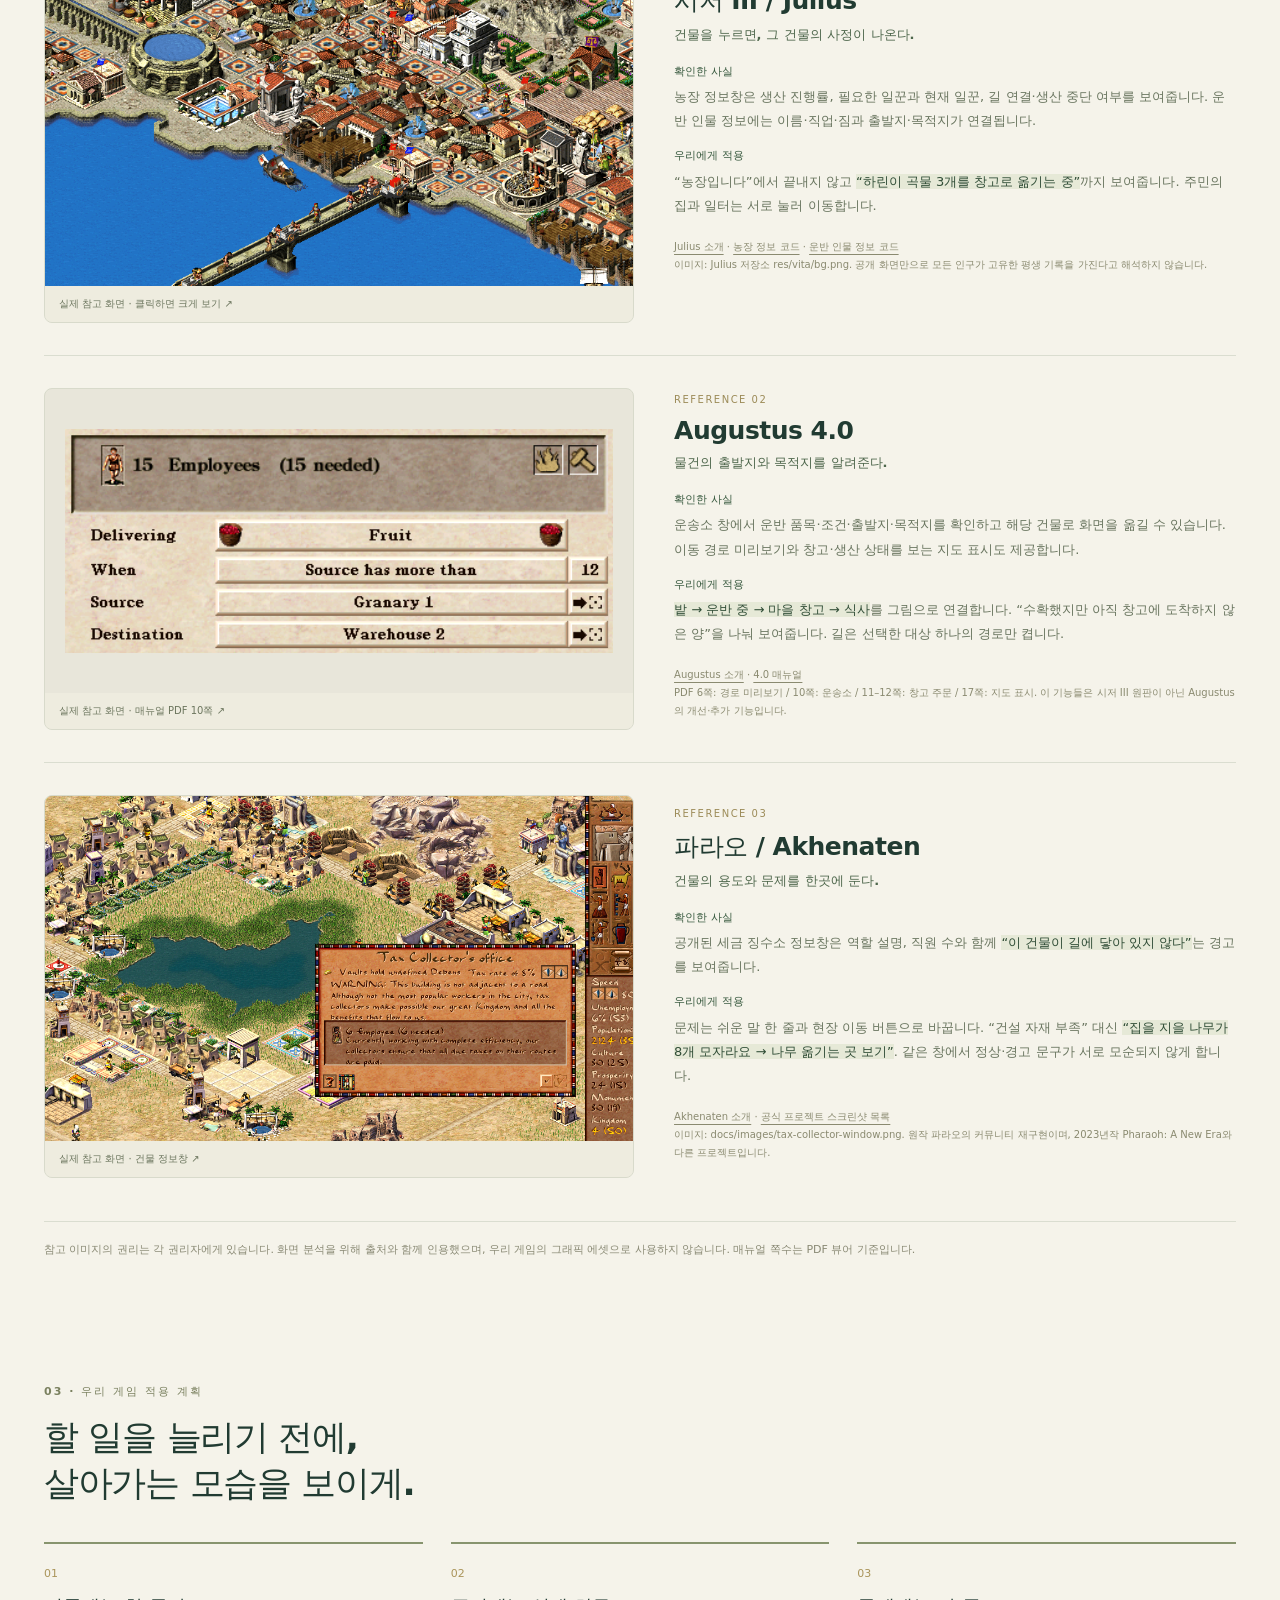
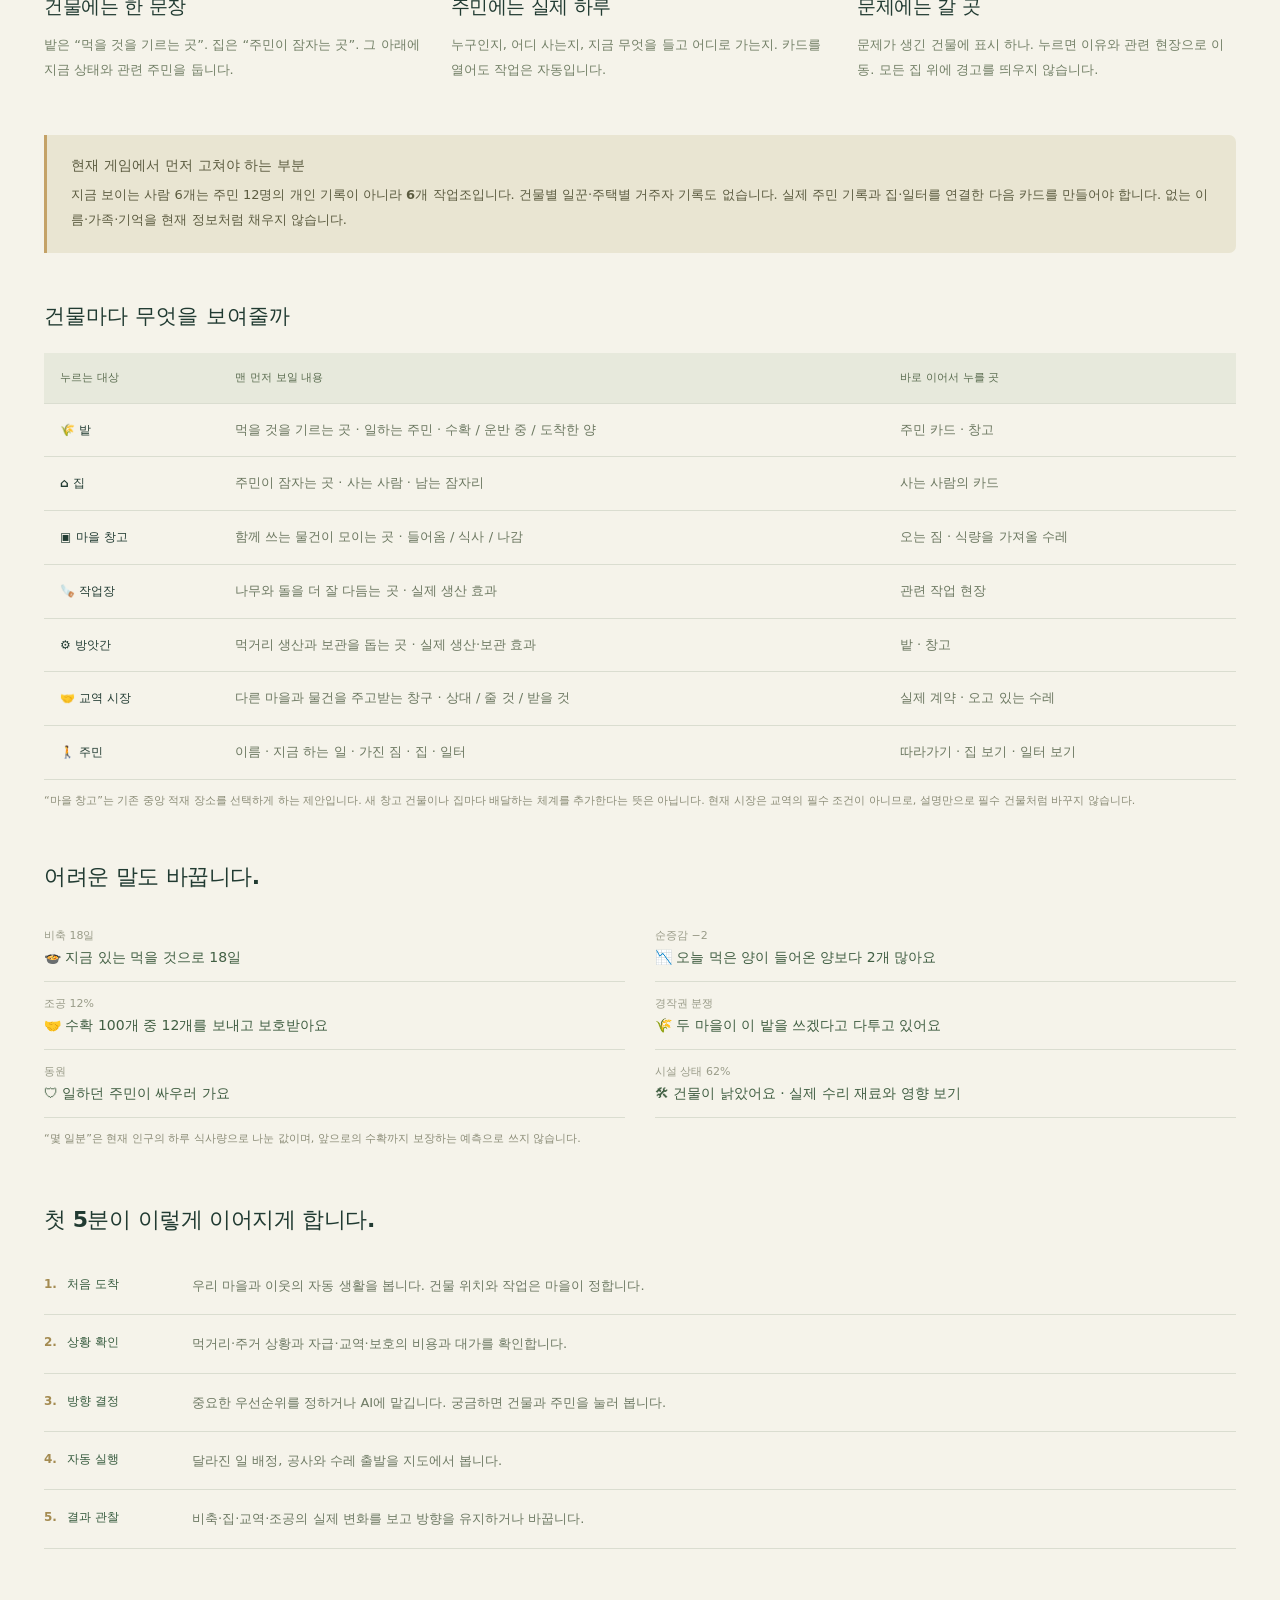
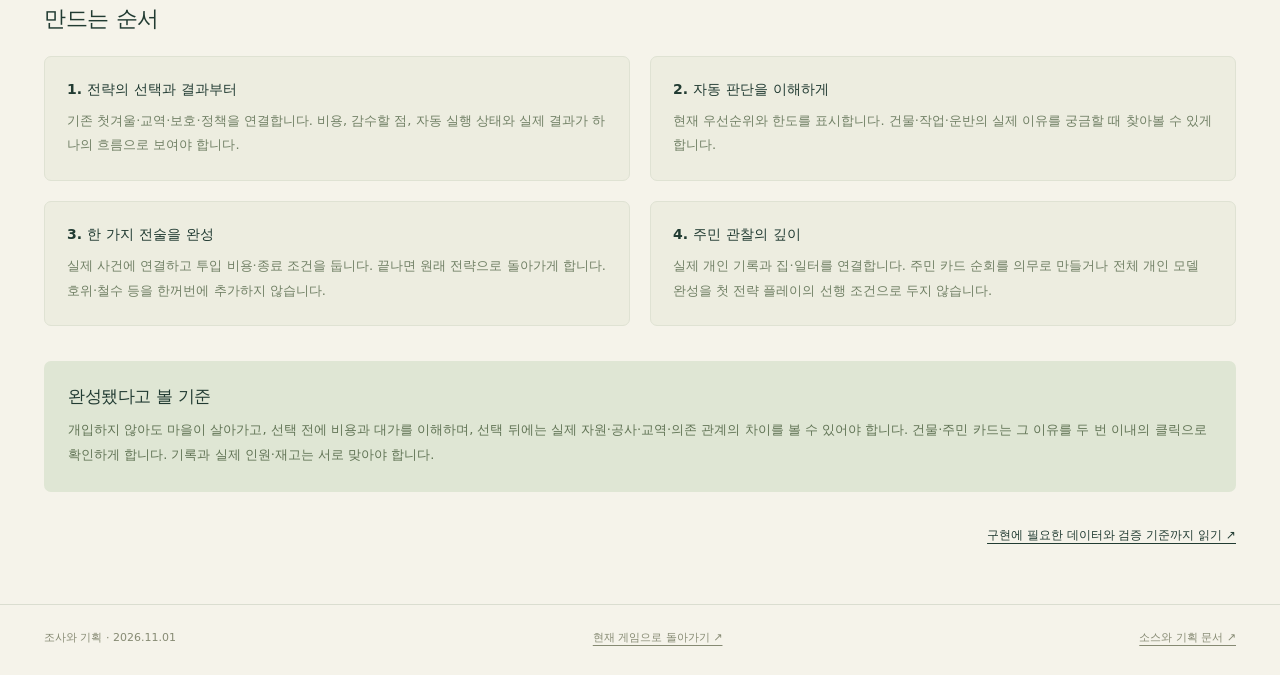
==== commit 691d8787: "Start a primitive coastal community on one continent with clear political objectives" ====
--- a/research/caesar-village/index.html
+++ b/research/caesar-village/index.html
@@ -15,7 +15,7 @@
     <h1>마을은 스스로 살아가고,<br>우리는 방향을 정한다.</h1>
     <p class="lead">집을 어디에 지을지, 누가 일할지는 마을이 알아서.<br>우리는 무엇을 우선하고, 누구와 손잡고, 어떤 위험을 감수할지.</p>
     <div class="intro-links"><a class="link-button" href="#strategy">우리의 개입 살펴보기 ↓</a><a href="../../frontier.html">현재 게임 열기 ↗</a></div>
-    <p class="demo-note">실제 게임 업데이트: 건물 클릭·소유 깃발·네 단계 건축 기술을 적용했습니다. <a href="../../frontier.html">게임에서 확인 ↗</a> · <a href="https://github.com/kkhkkh20-bit/everworld-game/blob/main/docs/building-technology.md">실제 화면과 규칙 ↗</a>. 아래 주민 이름과 숫자는 계속 설명용 시안입니다.</p>
+    <p class="demo-note">실제 게임은 바다로 둘러싸인 대륙의 서쪽 초가 마을에서 시작합니다. 첫 목표와 세 가지 정치적 선택, 건물 클릭·소유 깃발·건축 기술을 적용했습니다. <a href="../../frontier.html">게임에서 확인 ↗</a> · <a href="https://github.com/kkhkkh20-bit/everworld-game/blob/main/docs/continent-frontier.md">현재 규칙과 실제 화면 ↗</a>. 아래 주민 이름과 숫자는 계속 설명용 시안입니다.</p>
   </section>
 
   <section id="strategy" class="strategy-section wrap" aria-labelledby="strategy-title">
